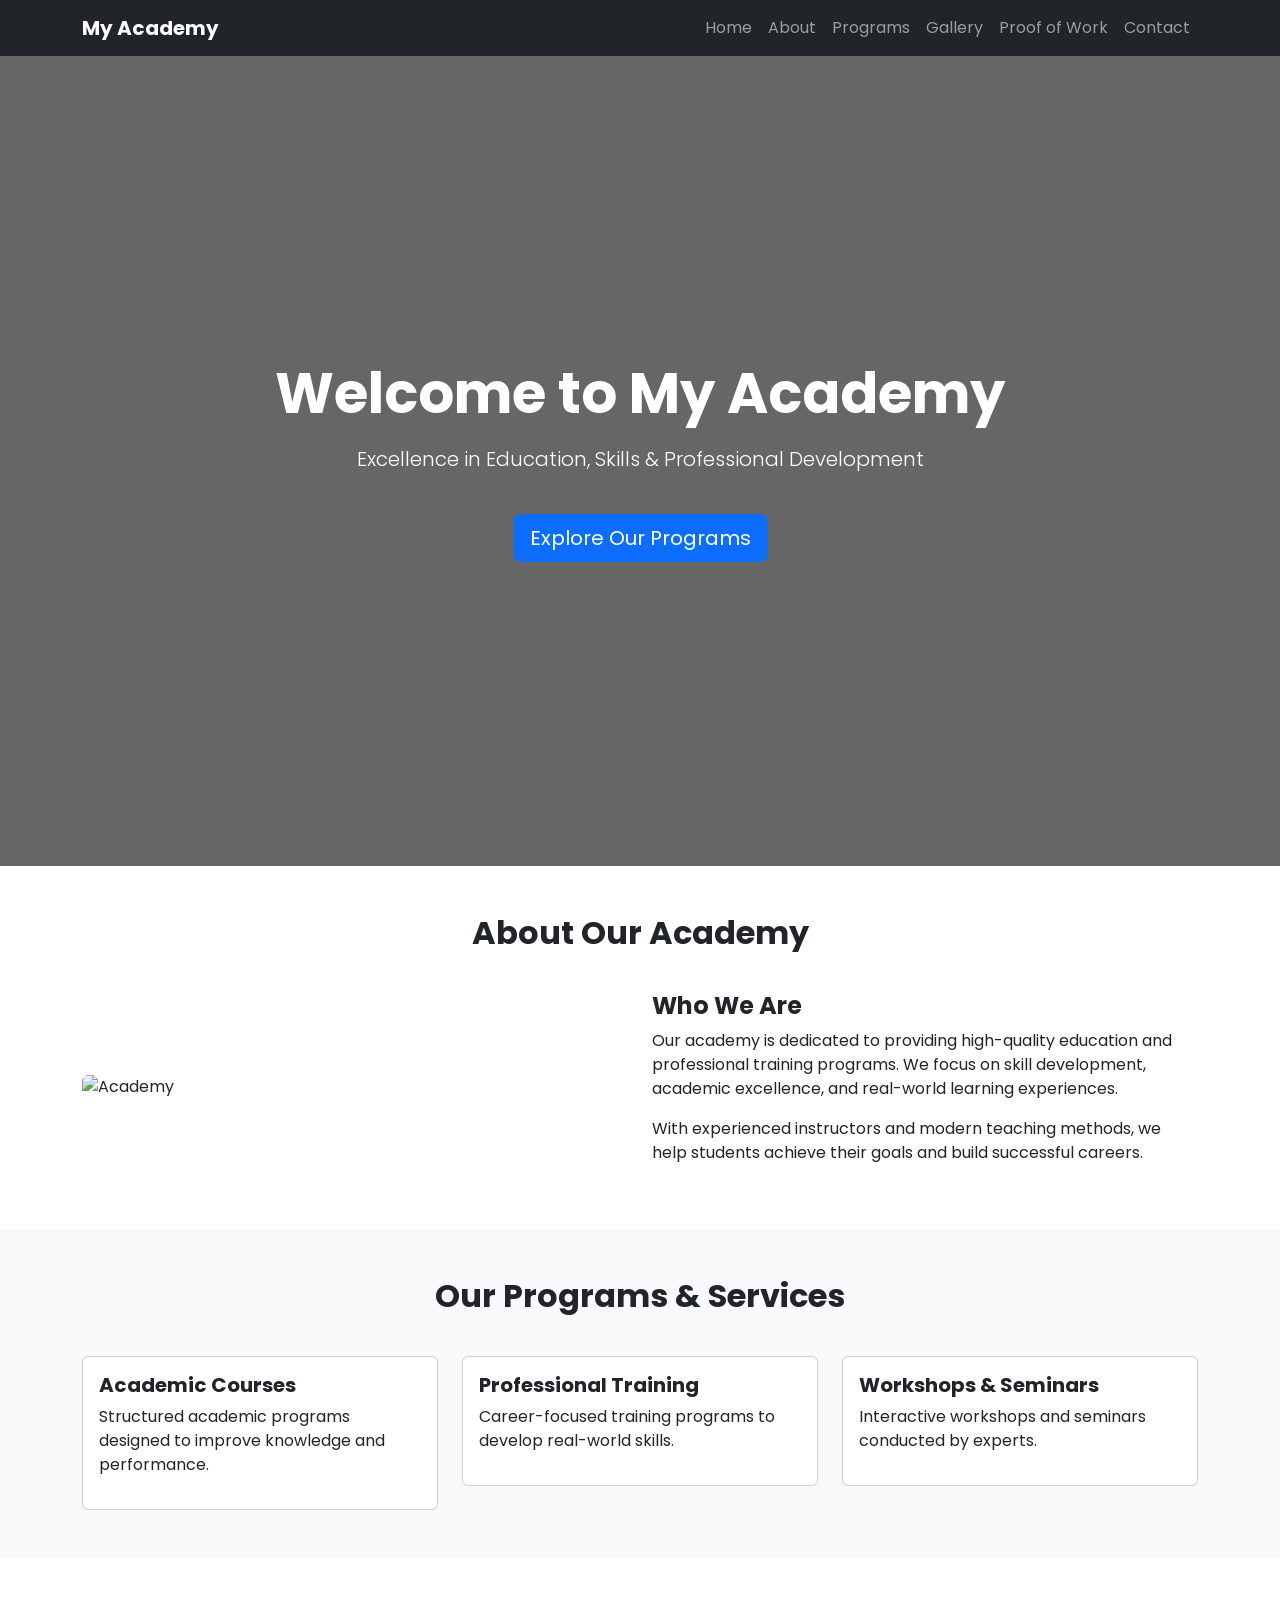
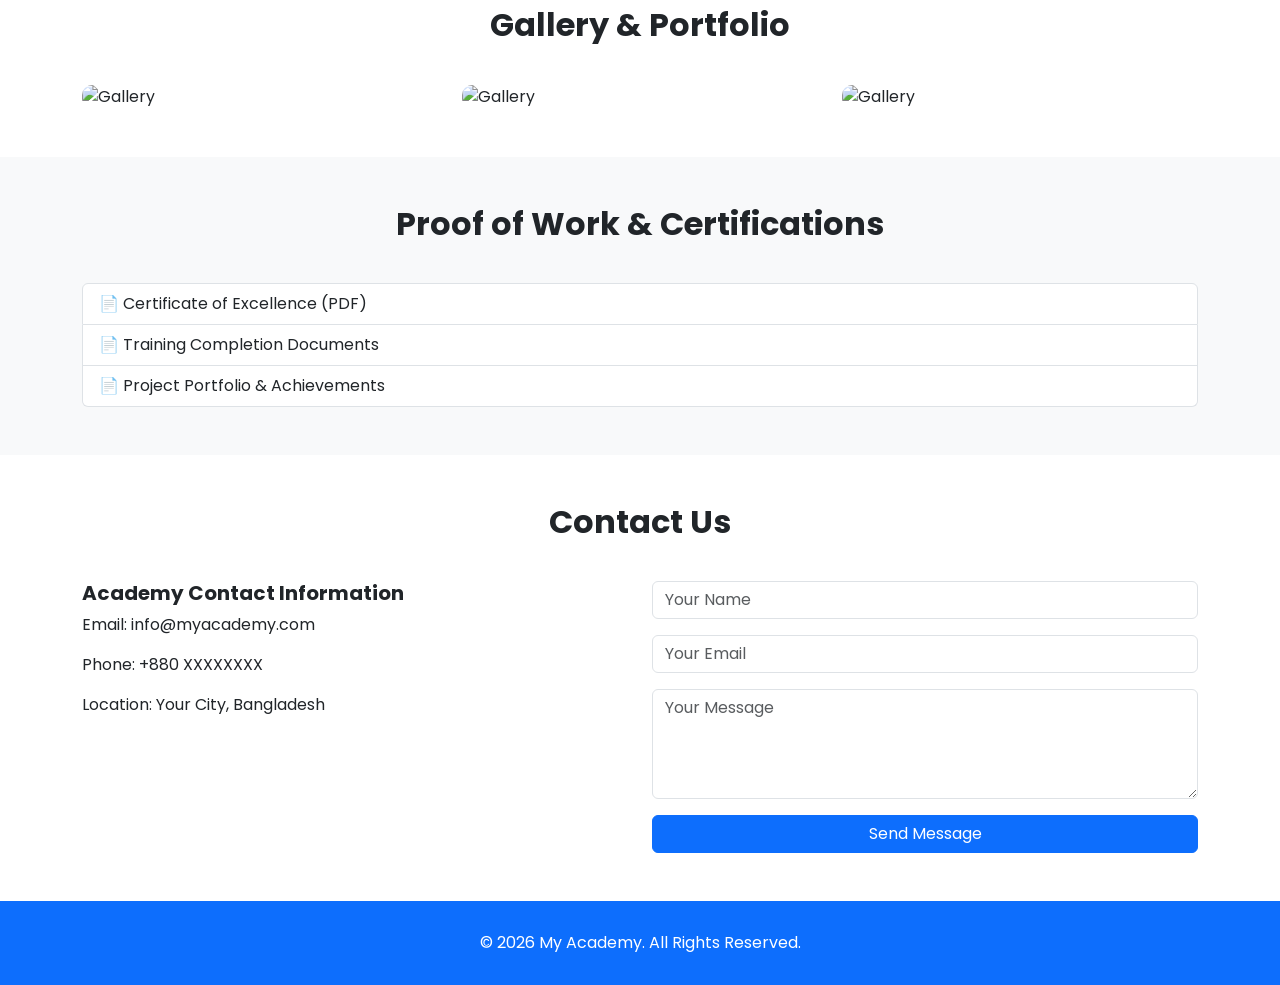
==== index.html @ 53282e6e "Add files via upload" ====
<!DOCTYPE html>
<html lang="en">
<head>
  <meta charset="UTF-8" />
  <meta name="viewport" content="width=device-width, initial-scale=1.0" />
  <title>My Academy</title>

  <!-- Bootstrap CSS -->
  <link href="https://cdn.jsdelivr.net/npm/bootstrap@5.3.2/dist/css/bootstrap.min.css" rel="stylesheet" />

  <!-- Google Font -->
  <link href="https://fonts.googleapis.com/css2?family=Poppins:wght@300;400;600;700&display=swap" rel="stylesheet">

  <style>
    body {
      font-family: 'Poppins', sans-serif;
    }

    .hero {
      background: linear-gradient(rgba(0,0,0,0.6), rgba(0,0,0,0.6)), url('https://images.unsplash.com/photo-1523240795612-9a054b0db644');
      background-size: cover;
      background-position: center;
      height: 90vh;
      color: white;
      display: flex;
      align-items: center;
      text-align: center;
    }

    .section-title {
      font-weight: 700;
      margin-bottom: 40px;
    }

    .card:hover {
      transform: translateY(-5px);
      transition: 0.3s;
      box-shadow: 0 10px 25px rgba(0,0,0,0.1);
    }

    .gallery img {
      height: 220px;
      object-fit: cover;
      width: 100%;
      border-radius: 10px;
    }

    footer {
      background: #0d6efd;
      color: white;
      padding: 30px 0;
    }
  </style>
</head>
<body>

<!-- Navbar -->
<nav class="navbar navbar-expand-lg navbar-dark bg-dark sticky-top">
  <div class="container">
    <a class="navbar-brand fw-bold" href="#">My Academy</a>
    <button class="navbar-toggler" type="button" data-bs-toggle="collapse" data-bs-target="#navbarNav">
      <span class="navbar-toggler-icon"></span>
    </button>
    <div class="collapse navbar-collapse" id="navbarNav">
      <ul class="navbar-nav ms-auto">
        <li class="nav-item"><a class="nav-link" href="#home">Home</a></li>
        <li class="nav-item"><a class="nav-link" href="#about">About</a></li>
        <li class="nav-item"><a class="nav-link" href="#programs">Programs</a></li>
        <li class="nav-item"><a class="nav-link" href="#gallery">Gallery</a></li>
        <li class="nav-item"><a class="nav-link" href="#documents">Proof of Work</a></li>
        <li class="nav-item"><a class="nav-link" href="#contact">Contact</a></li>
      </ul>
    </div>
  </div>
</nav>

<!-- Hero Section -->
<section id="home" class="hero">
  <div class="container">
    <h1 class="display-4 fw-bold">Welcome to My Academy</h1>
    <p class="lead mt-3">Excellence in Education, Skills & Professional Development</p>
    <a href="#programs" class="btn btn-primary btn-lg mt-4">Explore Our Programs</a>
  </div>
</section>

<!-- About Section -->
<section id="about" class="py-5">
  <div class="container">
    <h2 class="text-center section-title">About Our Academy</h2>
    <div class="row align-items-center">
      <div class="col-md-6">
        <img src="https://images.unsplash.com/photo-1588072432836-e10032774350" class="img-fluid rounded" alt="Academy">
      </div>
      <div class="col-md-6">
        <h4 class="fw-bold">Who We Are</h4>
        <p>
          Our academy is dedicated to providing high-quality education and professional training programs. 
          We focus on skill development, academic excellence, and real-world learning experiences.
        </p>
        <p>
          With experienced instructors and modern teaching methods, we help students achieve their goals and build successful careers.
        </p>
      </div>
    </div>
  </div>
</section>

<!-- Programs / Services -->
<section id="programs" class="py-5 bg-light">
  <div class="container">
    <h2 class="text-center section-title">Our Programs & Services</h2>
    <div class="row g-4">
      <div class="col-md-4">
        <div class="card p-3">
          <h5 class="fw-bold">Academic Courses</h5>
          <p>Structured academic programs designed to improve knowledge and performance.</p>
        </div>
      </div>
      <div class="col-md-4">
        <div class="card p-3">
          <h5 class="fw-bold">Professional Training</h5>
          <p>Career-focused training programs to develop real-world skills.</p>
        </div>
      </div>
      <div class="col-md-4">
        <div class="card p-3">
          <h5 class="fw-bold">Workshops & Seminars</h5>
          <p>Interactive workshops and seminars conducted by experts.</p>
        </div>
      </div>
    </div>
  </div>
</section>

<!-- Gallery -->
<section id="gallery" class="py-5">
  <div class="container">
    <h2 class="text-center section-title">Gallery & Portfolio</h2>
    <div class="row g-4 gallery">
      <div class="col-md-4"><img src="https://images.unsplash.com/photo-1503676260728-1c00da094a0b" alt="Gallery"></div>
      <div class="col-md-4"><img src="https://images.unsplash.com/photo-1524995997946-a1c2e315a42f" alt="Gallery"></div>
      <div class="col-md-4"><img src="https://images.unsplash.com/photo-1513258496099-48168024aec0" alt="Gallery"></div>
    </div>
  </div>
</section>

<!-- Documents / Proof of Work -->
<section id="documents" class="py-5 bg-light">
  <div class="container">
    <h2 class="text-center section-title">Proof of Work & Certifications</h2>
    <ul class="list-group">
      <li class="list-group-item">📄 Certificate of Excellence (PDF)</li>
      <li class="list-group-item">📄 Training Completion Documents</li>
      <li class="list-group-item">📄 Project Portfolio & Achievements</li>
    </ul>
  </div>
</section>

<!-- Contact -->
<section id="contact" class="py-5">
  <div class="container">
    <h2 class="text-center section-title">Contact Us</h2>
    <div class="row">
      <div class="col-md-6">
        <h5 class="fw-bold">Academy Contact Information</h5>
        <p>Email: info@myacademy.com</p>
        <p>Phone: +880 XXXXXXXX</p>
        <p>Location: Your City, Bangladesh</p>
      </div>
      <div class="col-md-6">
        <form>
          <input type="text" class="form-control mb-3" placeholder="Your Name">
          <input type="email" class="form-control mb-3" placeholder="Your Email">
          <textarea class="form-control mb-3" rows="4" placeholder="Your Message"></textarea>
          <button class="btn btn-primary w-100">Send Message</button>
        </form>
      </div>
    </div>
  </div>
</section>

<!-- Footer -->
<footer class="text-center">
  <div class="container">
    <p class="mb-0">© 2026 My Academy. All Rights Reserved.</p>
  </div>
</footer>

<script src="https://cdn.jsdelivr.net/npm/bootstrap@5.3.2/dist/js/bootstrap.bundle.min.js"></script>
</body>
</html>
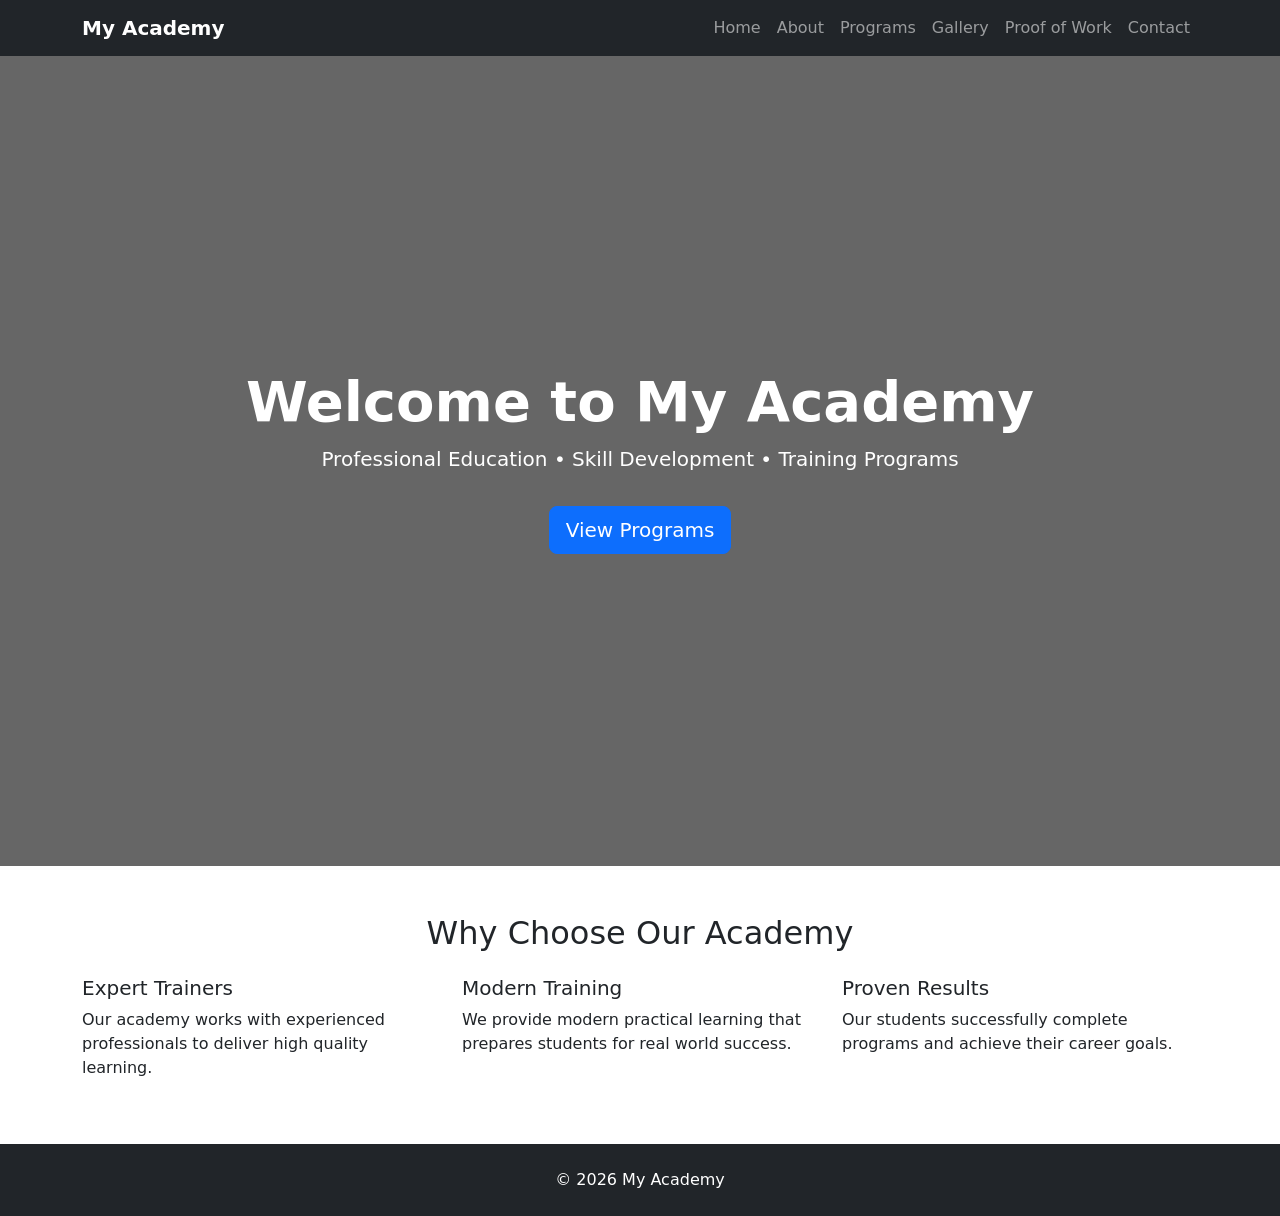
==== commit 00bd58a9: "Add files via upload hy" ====
--- a/index.html
+++ b/index.html
@@ -1,191 +1,92 @@
+<!-- ========================= -->
+<!-- FOLDER STRUCTURE -->
+<!-- ========================= -->
+<!--
+academy-website/
+│
+├── index.html
+├── about.html
+├── programs.html
+├── gallery.html
+├── proof.html
+├── contact.html
+│
+├── css/
+│   └── style.css
+│
+└── images/
+    └── (your academy photos)
+-->
+
+
+<!-- ========================= -->
+<!-- index.html (HOME PAGE) -->
+<!-- ========================= -->
 <!DOCTYPE html>
 <html lang="en">
 <head>
-  <meta charset="UTF-8" />
-  <meta name="viewport" content="width=device-width, initial-scale=1.0" />
-  <title>My Academy</title>
-
-  <!-- Bootstrap CSS -->
-  <link href="https://cdn.jsdelivr.net/npm/bootstrap@5.3.2/dist/css/bootstrap.min.css" rel="stylesheet" />
-
-  <!-- Google Font -->
-  <link href="https://fonts.googleapis.com/css2?family=Poppins:wght@300;400;600;700&display=swap" rel="stylesheet">
-
-  <style>
-    body {
-      font-family: 'Poppins', sans-serif;
-    }
-
-    .hero {
-      background: linear-gradient(rgba(0,0,0,0.6), rgba(0,0,0,0.6)), url('https://images.unsplash.com/photo-1523240795612-9a054b0db644');
-      background-size: cover;
-      background-position: center;
-      height: 90vh;
-      color: white;
-      display: flex;
-      align-items: center;
-      text-align: center;
-    }
-
-    .section-title {
-      font-weight: 700;
-      margin-bottom: 40px;
-    }
-
-    .card:hover {
-      transform: translateY(-5px);
-      transition: 0.3s;
-      box-shadow: 0 10px 25px rgba(0,0,0,0.1);
-    }
-
-    .gallery img {
-      height: 220px;
-      object-fit: cover;
-      width: 100%;
-      border-radius: 10px;
-    }
-
-    footer {
-      background: #0d6efd;
-      color: white;
-      padding: 30px 0;
-    }
-  </style>
+<meta charset="UTF-8">
+<meta name="viewport" content="width=device-width, initial-scale=1.0">
+<title>Academy | Home</title>
+<link href="https://cdn.jsdelivr.net/npm/bootstrap@5.3.2/dist/css/bootstrap.min.css" rel="stylesheet">
+<link rel="stylesheet" href="css/style.css">
 </head>
 <body>
 
-<!-- Navbar -->
-<nav class="navbar navbar-expand-lg navbar-dark bg-dark sticky-top">
-  <div class="container">
-    <a class="navbar-brand fw-bold" href="#">My Academy</a>
-    <button class="navbar-toggler" type="button" data-bs-toggle="collapse" data-bs-target="#navbarNav">
-      <span class="navbar-toggler-icon"></span>
-    </button>
-    <div class="collapse navbar-collapse" id="navbarNav">
-      <ul class="navbar-nav ms-auto">
-        <li class="nav-item"><a class="nav-link" href="#home">Home</a></li>
-        <li class="nav-item"><a class="nav-link" href="#about">About</a></li>
-        <li class="nav-item"><a class="nav-link" href="#programs">Programs</a></li>
-        <li class="nav-item"><a class="nav-link" href="#gallery">Gallery</a></li>
-        <li class="nav-item"><a class="nav-link" href="#documents">Proof of Work</a></li>
-        <li class="nav-item"><a class="nav-link" href="#contact">Contact</a></li>
-      </ul>
-    </div>
-  </div>
+<nav class="navbar navbar-expand-lg navbar-dark bg-dark">
+<div class="container">
+<a class="navbar-brand fw-bold" href="index.html">My Academy</a>
+<button class="navbar-toggler" data-bs-toggle="collapse" data-bs-target="#nav">
+<span class="navbar-toggler-icon"></span>
+</button>
+
+<div class="collapse navbar-collapse" id="nav">
+<ul class="navbar-nav ms-auto">
+<li class="nav-item"><a class="nav-link" href="index.html">Home</a></li>
+<li class="nav-item"><a class="nav-link" href="about.html">About</a></li>
+<li class="nav-item"><a class="nav-link" href="programs.html">Programs</a></li>
+<li class="nav-item"><a class="nav-link" href="gallery.html">Gallery</a></li>
+<li class="nav-item"><a class="nav-link" href="proof.html">Proof of Work</a></li>
+<li class="nav-item"><a class="nav-link" href="contact.html">Contact</a></li>
+</ul>
+</div>
+</div>
 </nav>
 
-<!-- Hero Section -->
-<section id="home" class="hero">
-  <div class="container">
-    <h1 class="display-4 fw-bold">Welcome to My Academy</h1>
-    <p class="lead mt-3">Excellence in Education, Skills & Professional Development</p>
-    <a href="#programs" class="btn btn-primary btn-lg mt-4">Explore Our Programs</a>
-  </div>
+<section class="hero">
+<div class="container text-center text-white">
+<h1 class="display-4 fw-bold">Welcome to My Academy</h1>
+<p class="lead">Professional Education • Skill Development • Training Programs</p>
+<a href="programs.html" class="btn btn-primary btn-lg mt-3">View Programs</a>
+</div>
 </section>
 
-<!-- About Section -->
-<section id="about" class="py-5">
-  <div class="container">
-    <h2 class="text-center section-title">About Our Academy</h2>
-    <div class="row align-items-center">
-      <div class="col-md-6">
-        <img src="https://images.unsplash.com/photo-1588072432836-e10032774350" class="img-fluid rounded" alt="Academy">
-      </div>
-      <div class="col-md-6">
-        <h4 class="fw-bold">Who We Are</h4>
-        <p>
-          Our academy is dedicated to providing high-quality education and professional training programs. 
-          We focus on skill development, academic excellence, and real-world learning experiences.
-        </p>
-        <p>
-          With experienced instructors and modern teaching methods, we help students achieve their goals and build successful careers.
-        </p>
-      </div>
-    </div>
-  </div>
+<section class="container py-5">
+<h2 class="text-center mb-4">Why Choose Our Academy</h2>
+<div class="row">
+<div class="col-md-4">
+<h5>Expert Trainers</h5>
+<p>Our academy works with experienced professionals to deliver high quality learning.</p>
+</div>
+
+<div class="col-md-4">
+<h5>Modern Training</h5>
+<p>We provide modern practical learning that prepares students for real world success.</p>
+</div>
+
+<div class="col-md-4">
+<h5>Proven Results</h5>
+<p>Our students successfully complete programs and achieve their career goals.</p>
+</div>
+</div>
 </section>
 
-<!-- Programs / Services -->
-<section id="programs" class="py-5 bg-light">
-  <div class="container">
-    <h2 class="text-center section-title">Our Programs & Services</h2>
-    <div class="row g-4">
-      <div class="col-md-4">
-        <div class="card p-3">
-          <h5 class="fw-bold">Academic Courses</h5>
-          <p>Structured academic programs designed to improve knowledge and performance.</p>
-        </div>
-      </div>
-      <div class="col-md-4">
-        <div class="card p-3">
-          <h5 class="fw-bold">Professional Training</h5>
-          <p>Career-focused training programs to develop real-world skills.</p>
-        </div>
-      </div>
-      <div class="col-md-4">
-        <div class="card p-3">
-          <h5 class="fw-bold">Workshops & Seminars</h5>
-          <p>Interactive workshops and seminars conducted by experts.</p>
-        </div>
-      </div>
-    </div>
-  </div>
-</section>
-
-<!-- Gallery -->
-<section id="gallery" class="py-5">
-  <div class="container">
-    <h2 class="text-center section-title">Gallery & Portfolio</h2>
-    <div class="row g-4 gallery">
-      <div class="col-md-4"><img src="https://images.unsplash.com/photo-1503676260728-1c00da094a0b" alt="Gallery"></div>
-      <div class="col-md-4"><img src="https://images.unsplash.com/photo-1524995997946-a1c2e315a42f" alt="Gallery"></div>
-      <div class="col-md-4"><img src="https://images.unsplash.com/photo-1513258496099-48168024aec0" alt="Gallery"></div>
-    </div>
-  </div>
-</section>
-
-<!-- Documents / Proof of Work -->
-<section id="documents" class="py-5 bg-light">
-  <div class="container">
-    <h2 class="text-center section-title">Proof of Work & Certifications</h2>
-    <ul class="list-group">
-      <li class="list-group-item">📄 Certificate of Excellence (PDF)</li>
-      <li class="list-group-item">📄 Training Completion Documents</li>
-      <li class="list-group-item">📄 Project Portfolio & Achievements</li>
-    </ul>
-  </div>
-</section>
-
-<!-- Contact -->
-<section id="contact" class="py-5">
-  <div class="container">
-    <h2 class="text-center section-title">Contact Us</h2>
-    <div class="row">
-      <div class="col-md-6">
-        <h5 class="fw-bold">Academy Contact Information</h5>
-        <p>Email: info@myacademy.com</p>
-        <p>Phone: +880 XXXXXXXX</p>
-        <p>Location: Your City, Bangladesh</p>
-      </div>
-      <div class="col-md-6">
-        <form>
-          <input type="text" class="form-control mb-3" placeholder="Your Name">
-          <input type="email" class="form-control mb-3" placeholder="Your Email">
-          <textarea class="form-control mb-3" rows="4" placeholder="Your Message"></textarea>
-          <button class="btn btn-primary w-100">Send Message</button>
-        </form>
-      </div>
-    </div>
-  </div>
-</section>
-
-<!-- Footer -->
-<footer class="text-center">
-  <div class="container">
-    <p class="mb-0">© 2026 My Academy. All Rights Reserved.</p>
-  </div>
+<footer class="text-center p-4 bg-dark text-white">
+© 2026 My Academy
 </footer>
 
 <script src="https://cdn.jsdelivr.net/npm/bootstrap@5.3.2/dist/js/bootstrap.bundle.min.js"></script>
 </body>
 </html>
+
+
--- a/css/style.css
+++ b/css/style.css
@@ -0,0 +1,31 @@
+
+
+<!-- ========================= -->
+<!-- css/style.css -->
+<!-- ========================= -->
+
+body{
+font-family:Arial, Helvetica, sans-serif;
+}
+
+.hero{
+height:90vh;
+background:linear-gradient(rgba(0,0,0,0.6),rgba(0,0,0,0.6)),url("https://images.unsplash.com/photo-1523240795612-9a054b0db644");
+background-size:cover;
+background-position:center;
+display:flex;
+align-items:center;
+}
+
+.page-header{
+background:#0d6efd;
+color:white;
+padding:60px;
+text-align:center;
+}
+
+.card:hover{
+transform:translateY(-5px);
+transition:0.3s;
+box-shadow:0 10px 20px rgba(0,0,0,0.2);
+}
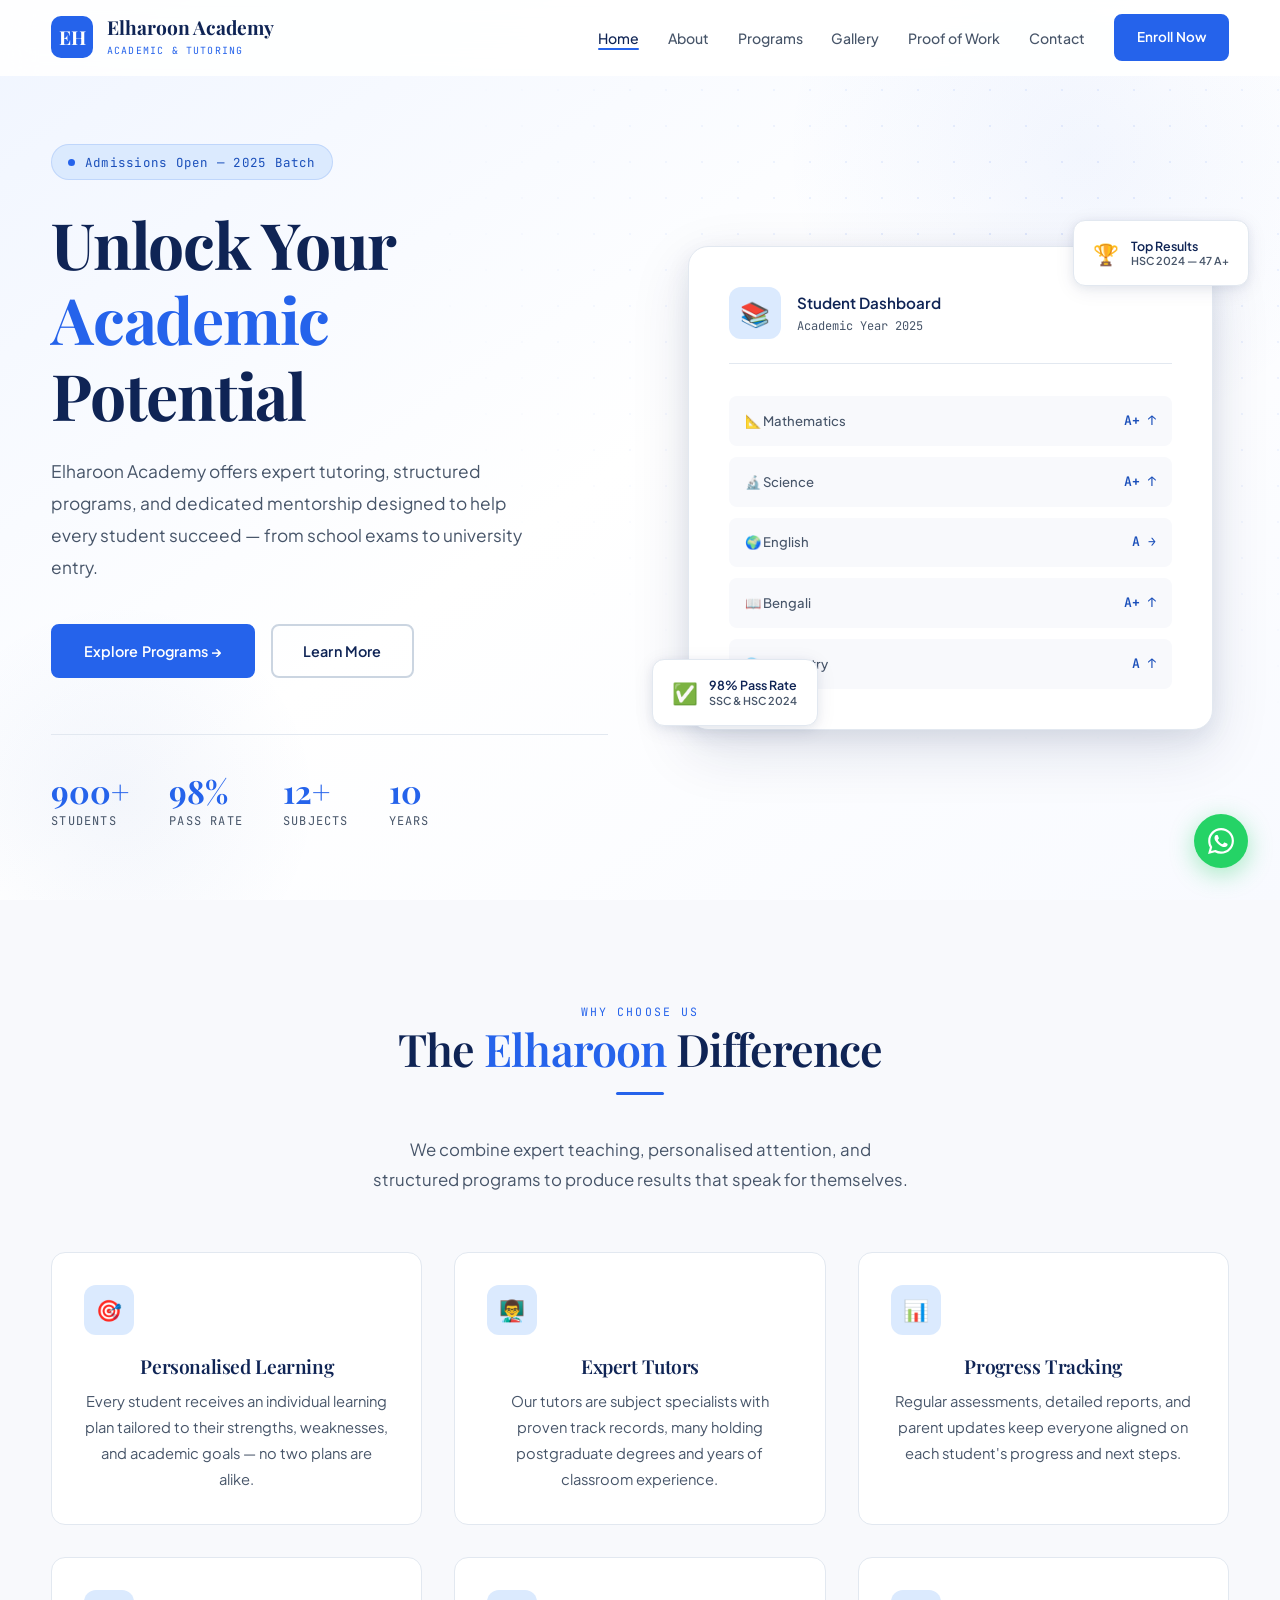
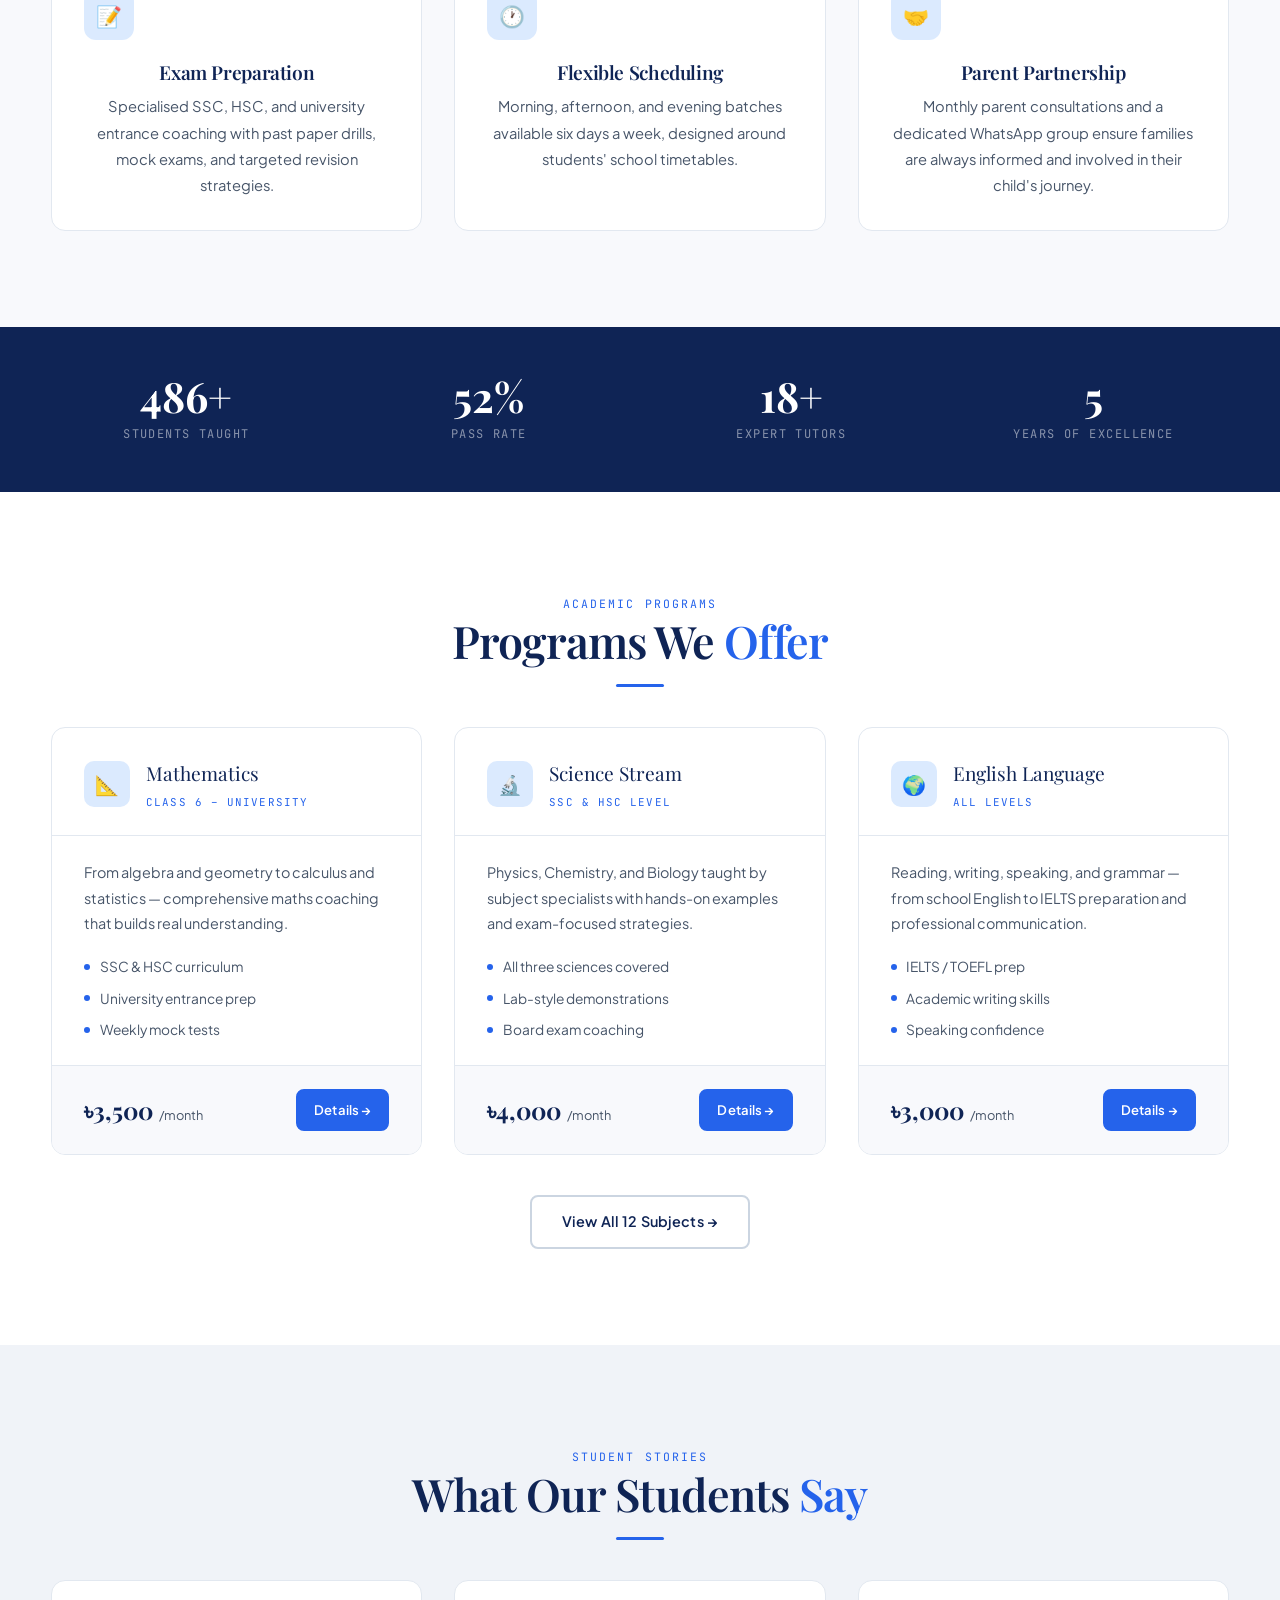
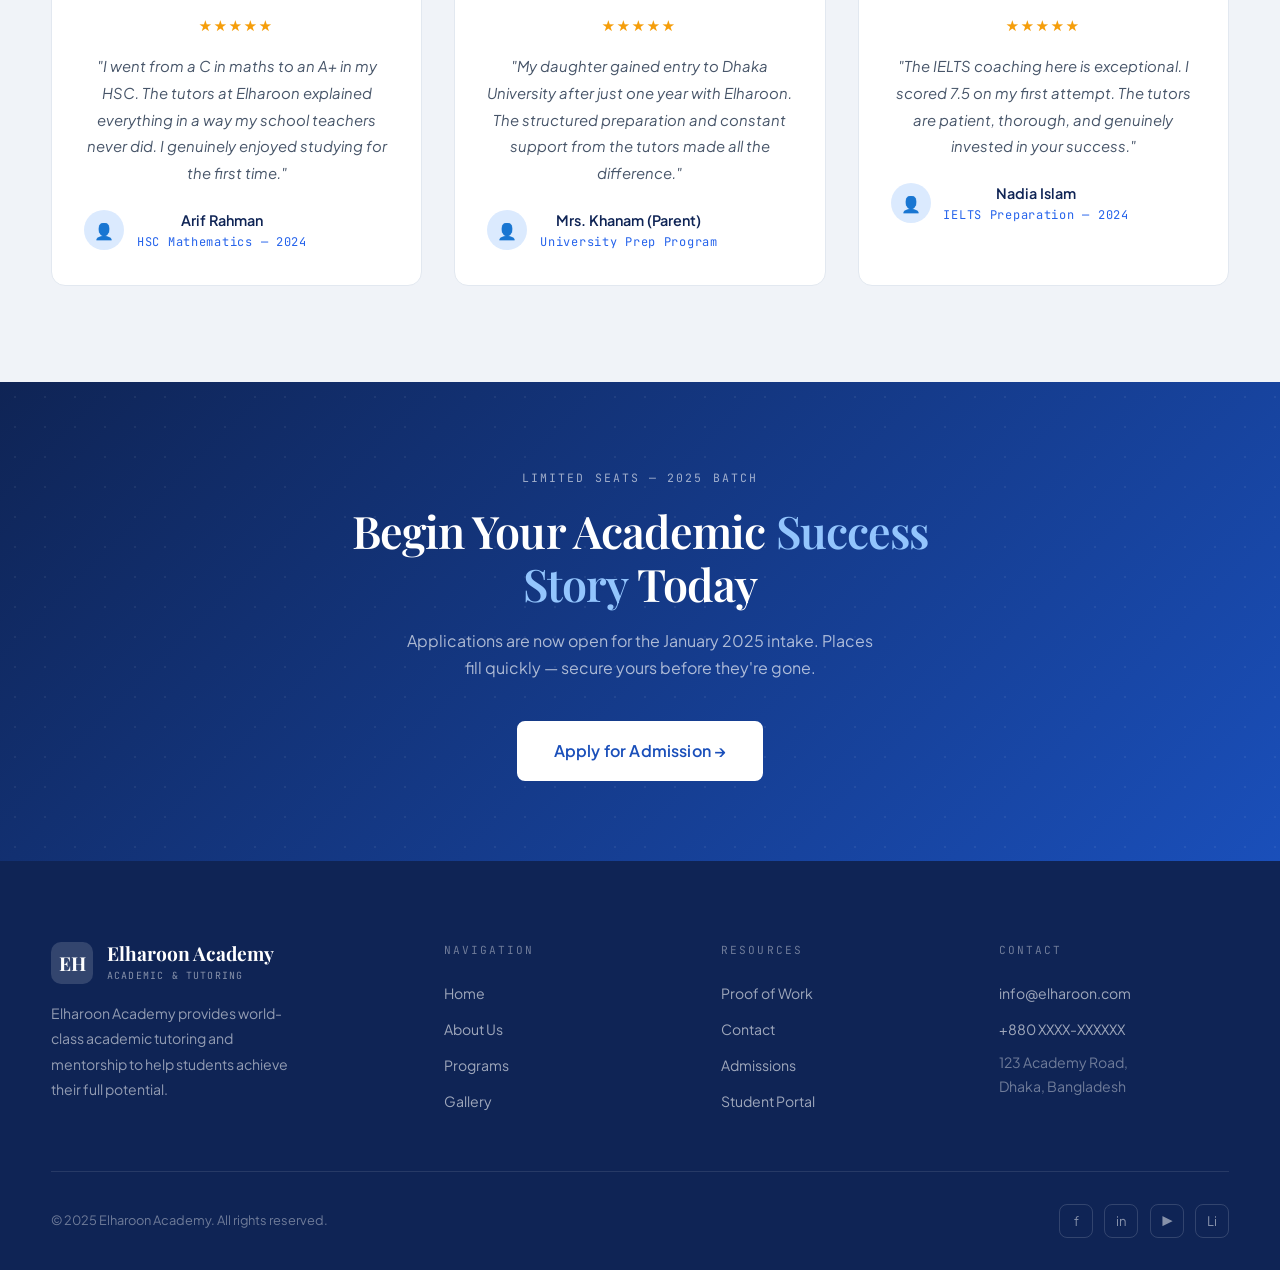
==== commit f687ff09: "Add files via upload" ====
--- a/index.html
+++ b/index.html
@@ -1,92 +1,223 @@
-<!-- ========================= -->
-<!-- FOLDER STRUCTURE -->
-<!-- ========================= -->
-<!--
-academy-website/
-│
-├── index.html
-├── about.html
-├── programs.html
-├── gallery.html
-├── proof.html
-├── contact.html
-│
-├── css/
-│   └── style.css
-│
-└── images/
-    └── (your academy photos)
--->
-
-
-<!-- ========================= -->
-<!-- index.html (HOME PAGE) -->
-<!-- ========================= -->
-<!DOCTYPE html>
-<html lang="en">
-<head>
-<meta charset="UTF-8">
-<meta name="viewport" content="width=device-width, initial-scale=1.0">
-<title>Academy | Home</title>
-<link href="https://cdn.jsdelivr.net/npm/bootstrap@5.3.2/dist/css/bootstrap.min.css" rel="stylesheet">
-<link rel="stylesheet" href="css/style.css">
-</head>
-<body>
-
-<nav class="navbar navbar-expand-lg navbar-dark bg-dark">
-<div class="container">
-<a class="navbar-brand fw-bold" href="index.html">My Academy</a>
-<button class="navbar-toggler" data-bs-toggle="collapse" data-bs-target="#nav">
-<span class="navbar-toggler-icon"></span>
-</button>
-
-<div class="collapse navbar-collapse" id="nav">
-<ul class="navbar-nav ms-auto">
-<li class="nav-item"><a class="nav-link" href="index.html">Home</a></li>
-<li class="nav-item"><a class="nav-link" href="about.html">About</a></li>
-<li class="nav-item"><a class="nav-link" href="programs.html">Programs</a></li>
-<li class="nav-item"><a class="nav-link" href="gallery.html">Gallery</a></li>
-<li class="nav-item"><a class="nav-link" href="proof.html">Proof of Work</a></li>
-<li class="nav-item"><a class="nav-link" href="contact.html">Contact</a></li>
-</ul>
-</div>
-</div>
-</nav>
-
-<section class="hero">
-<div class="container text-center text-white">
-<h1 class="display-4 fw-bold">Welcome to My Academy</h1>
-<p class="lead">Professional Education • Skill Development • Training Programs</p>
-<a href="programs.html" class="btn btn-primary btn-lg mt-3">View Programs</a>
-</div>
-</section>
-
-<section class="container py-5">
-<h2 class="text-center mb-4">Why Choose Our Academy</h2>
-<div class="row">
-<div class="col-md-4">
-<h5>Expert Trainers</h5>
-<p>Our academy works with experienced professionals to deliver high quality learning.</p>
-</div>
-
-<div class="col-md-4">
-<h5>Modern Training</h5>
-<p>We provide modern practical learning that prepares students for real world success.</p>
-</div>
-
-<div class="col-md-4">
-<h5>Proven Results</h5>
-<p>Our students successfully complete programs and achieve their career goals.</p>
-</div>
-</div>
-</section>
-
-<footer class="text-center p-4 bg-dark text-white">
-© 2026 My Academy
-</footer>
-
-<script src="https://cdn.jsdelivr.net/npm/bootstrap@5.3.2/dist/js/bootstrap.bundle.min.js"></script>
-</body>
-</html>
-
-
+<!DOCTYPE html>
+<html lang="en">
+<head>
+  <meta charset="UTF-8" /><meta name="viewport" content="width=device-width, initial-scale=1.0" />
+  <title>Elharoon Academy — Excellence in Academic Tutoring</title>
+  <meta name="description" content="Elharoon Academy — World-class academic tutoring and mentorship in Dhaka, Bangladesh." />
+  <link rel="stylesheet" href="css/style.css" />
+</head>
+<body>
+
+<nav class="nav">
+  <div class="nav__inner">
+    <a href="index.html" class="nav__logo">
+      <div class="nav__logo-icon">EH</div>
+      <div><span class="nav__logo-name">Elharoon Academy</span><span class="nav__logo-tag">Academic &amp; Tutoring</span></div>
+    </a>
+    <ul class="nav__links">
+      <li><a href="index.html" class="nav__link">Home</a></li>
+      <li><a href="about.html" class="nav__link">About</a></li>
+      <li><a href="programs.html" class="nav__link">Programs</a></li>
+      <li><a href="gallery.html" class="nav__link">Gallery</a></li>
+      <li><a href="proof.html" class="nav__link">Proof of Work</a></li>
+      <li><a href="contact.html" class="nav__link">Contact</a></li>
+      <li><a href="contact.html" class="btn btn-primary nav__cta">Enroll Now</a></li>
+    </ul>
+    <button class="nav__toggle"><span></span><span></span><span></span></button>
+  </div>
+</nav>
+
+<!-- HERO -->
+<section class="hero">
+  <div class="hero__shapes">
+    <div class="hero__circle hero__circle--1"></div>
+    <div class="hero__circle hero__circle--2"></div>
+    <div class="hero__dots"></div>
+  </div>
+  <div class="container">
+    <div class="hero__inner">
+      <div>
+        <div class="hero__badge">Admissions Open — 2025 Batch</div>
+        <h1 class="hero__title">Unlock Your<br><span>Academic</span><br>Potential</h1>
+        <p class="hero__desc">Elharoon Academy offers expert tutoring, structured programs, and dedicated mentorship designed to help every student succeed — from school exams to university entry.</p>
+        <div class="hero__actions">
+          <a href="programs.html" class="btn btn-primary">Explore Programs →</a>
+          <a href="about.html" class="btn btn-outline">Learn More</a>
+        </div>
+        <div class="hero__stats">
+          <div><div class="hero__stat-n" data-target="900" data-suffix="+">0</div><div class="hero__stat-l">Students</div></div>
+          <div><div class="hero__stat-n" data-target="98" data-suffix="%">0</div><div class="hero__stat-l">Pass Rate</div></div>
+          <div><div class="hero__stat-n" data-target="12" data-suffix="+">0</div><div class="hero__stat-l">Subjects</div></div>
+          <div><div class="hero__stat-n" data-target="10" data-suffix="">0</div><div class="hero__stat-l">Years</div></div>
+        </div>
+      </div>
+      <!-- Hero visual card -->
+      <div class="hero__visual">
+        <div class="hero__card-stack">
+          <div class="hero__float-badge hero__float-badge--1">
+            <div class="hero__float-icon">🏆</div>
+            <div class="hero__float-text">Top Results<span class="hero__float-sub">HSC 2024 — 47 A+</span></div>
+          </div>
+          <div class="hero__main-card">
+            <div class="hero__main-card-header">
+              <div class="hero__avatar">📚</div>
+              <div>
+                <div style="font-weight:600;font-size:.95rem;color:var(--navy)">Student Dashboard</div>
+                <div style="font-size:.75rem;color:var(--slate);font-family:var(--font-mono)">Academic Year 2025</div>
+              </div>
+            </div>
+            <div class="hero__mini-stat"><span class="hero__mini-label">📐 Mathematics</span><span class="hero__mini-val">A+  ↑</span></div>
+            <div class="hero__mini-stat"><span class="hero__mini-label">🔬 Science</span><span class="hero__mini-val">A+  ↑</span></div>
+            <div class="hero__mini-stat"><span class="hero__mini-label">🌍 English</span><span class="hero__mini-val">A    →</span></div>
+            <div class="hero__mini-stat"><span class="hero__mini-label">📖 Bengali</span><span class="hero__mini-val">A+  ↑</span></div>
+            <div class="hero__mini-stat"><span class="hero__mini-label">⚗️ Chemistry</span><span class="hero__mini-val">A    ↑</span></div>
+          </div>
+          <div class="hero__float-badge hero__float-badge--2">
+            <div class="hero__float-icon">✅</div>
+            <div class="hero__float-text">98% Pass Rate<span class="hero__float-sub">SSC &amp; HSC 2024</span></div>
+          </div>
+        </div>
+      </div>
+    </div>
+  </div>
+</section>
+
+<!-- WHY ELHAROON -->
+<section class="section section--bg">
+  <div class="container text-center">
+    <p class="eyebrow">Why Choose Us</p>
+    <h2 class="section-title">The <span class="text-blue">Elharoon</span> Difference</h2>
+    <div class="rule"></div>
+    <p class="section-sub">We combine expert teaching, personalised attention, and structured programs to produce results that speak for themselves.</p>
+    <div class="grid-3">
+      <div class="card reveal">
+        <div class="card__icon">🎯</div>
+        <h3 class="card__title">Personalised Learning</h3>
+        <p class="card__text">Every student receives an individual learning plan tailored to their strengths, weaknesses, and academic goals — no two plans are alike.</p>
+      </div>
+      <div class="card reveal">
+        <div class="card__icon">👨‍🏫</div>
+        <h3 class="card__title">Expert Tutors</h3>
+        <p class="card__text">Our tutors are subject specialists with proven track records, many holding postgraduate degrees and years of classroom experience.</p>
+      </div>
+      <div class="card reveal">
+        <div class="card__icon">📊</div>
+        <h3 class="card__title">Progress Tracking</h3>
+        <p class="card__text">Regular assessments, detailed reports, and parent updates keep everyone aligned on each student's progress and next steps.</p>
+      </div>
+      <div class="card reveal">
+        <div class="card__icon">📝</div>
+        <h3 class="card__title">Exam Preparation</h3>
+        <p class="card__text">Specialised SSC, HSC, and university entrance coaching with past paper drills, mock exams, and targeted revision strategies.</p>
+      </div>
+      <div class="card reveal">
+        <div class="card__icon">🕐</div>
+        <h3 class="card__title">Flexible Scheduling</h3>
+        <p class="card__text">Morning, afternoon, and evening batches available six days a week, designed around students' school timetables.</p>
+      </div>
+      <div class="card reveal">
+        <div class="card__icon">🤝</div>
+        <h3 class="card__title">Parent Partnership</h3>
+        <p class="card__text">Monthly parent consultations and a dedicated WhatsApp group ensure families are always informed and involved in their child's journey.</p>
+      </div>
+    </div>
+  </div>
+</section>
+
+<!-- STATS STRIP -->
+<div class="stats-strip">
+  <div class="container">
+    <div class="stats-strip__inner">
+      <div><div class="stat__n" data-target="900" data-suffix="+">0</div><div class="stat__l">Students Taught</div></div>
+      <div><div class="stat__n" data-target="98" data-suffix="%">0</div><div class="stat__l">Pass Rate</div></div>
+      <div><div class="stat__n" data-target="35" data-suffix="+">0</div><div class="stat__l">Expert Tutors</div></div>
+      <div><div class="stat__n" data-target="10" data-suffix="">0</div><div class="stat__l">Years of Excellence</div></div>
+    </div>
+  </div>
+</div>
+
+<!-- FEATURED PROGRAMS -->
+<section class="section">
+  <div class="container">
+    <div class="text-center">
+      <p class="eyebrow">Academic Programs</p>
+      <h2 class="section-title">Programs We <span class="text-blue">Offer</span></h2>
+      <div class="rule"></div>
+    </div>
+    <div class="grid-3" style="margin-top:1rem">
+      <div class="prog-card reveal">
+        <div class="prog-card__top"><div class="prog-card__ico">📐</div><div><div class="prog-card__name">Mathematics</div><div class="prog-card__lvl">Class 6 – University</div></div></div>
+        <div class="prog-card__body"><p class="prog-card__desc">From algebra and geometry to calculus and statistics — comprehensive maths coaching that builds real understanding.</p><div class="prog-card__feat"><div class="prog-card__feat-item">SSC &amp; HSC curriculum</div><div class="prog-card__feat-item">University entrance prep</div><div class="prog-card__feat-item">Weekly mock tests</div></div></div>
+        <div class="prog-card__foot"><div class="prog-card__price">৳3,500 <span>/month</span></div><a href="programs.html" class="btn btn-primary" style="padding:.5rem 1rem;font-size:.82rem">Details →</a></div>
+      </div>
+      <div class="prog-card reveal">
+        <div class="prog-card__top"><div class="prog-card__ico">🔬</div><div><div class="prog-card__name">Science Stream</div><div class="prog-card__lvl">SSC &amp; HSC Level</div></div></div>
+        <div class="prog-card__body"><p class="prog-card__desc">Physics, Chemistry, and Biology taught by subject specialists with hands-on examples and exam-focused strategies.</p><div class="prog-card__feat"><div class="prog-card__feat-item">All three sciences covered</div><div class="prog-card__feat-item">Lab-style demonstrations</div><div class="prog-card__feat-item">Board exam coaching</div></div></div>
+        <div class="prog-card__foot"><div class="prog-card__price">৳4,000 <span>/month</span></div><a href="programs.html" class="btn btn-primary" style="padding:.5rem 1rem;font-size:.82rem">Details →</a></div>
+      </div>
+      <div class="prog-card reveal">
+        <div class="prog-card__top"><div class="prog-card__ico">🌍</div><div><div class="prog-card__name">English Language</div><div class="prog-card__lvl">All Levels</div></div></div>
+        <div class="prog-card__body"><p class="prog-card__desc">Reading, writing, speaking, and grammar — from school English to IELTS preparation and professional communication.</p><div class="prog-card__feat"><div class="prog-card__feat-item">IELTS / TOEFL prep</div><div class="prog-card__feat-item">Academic writing skills</div><div class="prog-card__feat-item">Speaking confidence</div></div></div>
+        <div class="prog-card__foot"><div class="prog-card__price">৳3,000 <span>/month</span></div><a href="programs.html" class="btn btn-primary" style="padding:.5rem 1rem;font-size:.82rem">Details →</a></div>
+      </div>
+    </div>
+    <div class="text-center" style="margin-top:2.5rem">
+      <a href="programs.html" class="btn btn-outline">View All 12 Subjects →</a>
+    </div>
+  </div>
+</section>
+
+<!-- TESTIMONIALS -->
+<section class="section section--bg2">
+  <div class="container text-center">
+    <p class="eyebrow">Student Stories</p>
+    <h2 class="section-title">What Our Students <span class="text-blue">Say</span></h2>
+    <div class="rule"></div>
+    <div class="grid-3" style="margin-top:1rem">
+      <div class="testi-card reveal">
+        <div class="testi-stars">★★★★★</div>
+        <p class="testi-text">"I went from a C in maths to an A+ in my HSC. The tutors at Elharoon explained everything in a way my school teachers never did. I genuinely enjoyed studying for the first time."</p>
+        <div class="testi-author"><div class="testi-avatar">👤</div><div><div class="testi-name">Arif Rahman</div><div class="testi-prog">HSC Mathematics — 2024</div></div></div>
+      </div>
+      <div class="testi-card reveal">
+        <div class="testi-stars">★★★★★</div>
+        <p class="testi-text">"My daughter gained entry to Dhaka University after just one year with Elharoon. The structured preparation and constant support from the tutors made all the difference."</p>
+        <div class="testi-author"><div class="testi-avatar">👤</div><div><div class="testi-name">Mrs. Khanam (Parent)</div><div class="testi-prog">University Prep Program</div></div></div>
+      </div>
+      <div class="testi-card reveal">
+        <div class="testi-stars">★★★★★</div>
+        <p class="testi-text">"The IELTS coaching here is exceptional. I scored 7.5 on my first attempt. The tutors are patient, thorough, and genuinely invested in your success."</p>
+        <div class="testi-author"><div class="testi-avatar">👤</div><div><div class="testi-name">Nadia Islam</div><div class="testi-prog">IELTS Preparation — 2024</div></div></div>
+      </div>
+    </div>
+  </div>
+</section>
+
+<!-- CTA BANNER -->
+<section class="cta-banner">
+  <div class="cta-banner__inner container">
+    <p class="eyebrow" style="color:rgba(255,255,255,.6)">Limited Seats — 2025 Batch</p>
+    <h2 class="section-title" style="color:#fff;max-width:580px;margin:1rem auto">Begin Your Academic <span style="color:#93c5fd">Success Story</span> Today</h2>
+    <p style="color:rgba(255,255,255,.65);max-width:480px;margin:0 auto 2.5rem;font-size:1rem">Applications are now open for the January 2025 intake. Places fill quickly — secure yours before they're gone.</p>
+    <a href="contact.html" class="btn btn-white" style="font-size:1rem;padding:.9rem 2.2rem">Apply for Admission →</a>
+  </div>
+</section>
+
+<footer class="footer">
+  <div class="container">
+    <div class="footer__grid">
+      <div>
+        <a href="index.html" class="nav__logo" style="color:#fff"><div class="nav__logo-icon" style="background:rgba(255,255,255,.15)">EH</div><div><span class="nav__logo-name" style="color:#fff">Elharoon Academy</span><span class="nav__logo-tag" style="color:rgba(255,255,255,.5)">Academic &amp; Tutoring</span></div></a>
+        <p class="footer__desc">Elharoon Academy provides world-class academic tutoring and mentorship to help students achieve their full potential.</p>
+      </div>
+      <div><p class="footer__head">Navigation</p><ul class="footer__links"><li><a href="index.html">Home</a></li><li><a href="about.html">About Us</a></li><li><a href="programs.html">Programs</a></li><li><a href="gallery.html">Gallery</a></li></ul></div>
+      <div><p class="footer__head">Resources</p><ul class="footer__links"><li><a href="proof.html">Proof of Work</a></li><li><a href="contact.html">Contact</a></li><li><a href="contact.html">Admissions</a></li><li><a href="#">Student Portal</a></li></ul></div>
+      <div><p class="footer__head">Contact</p><ul class="footer__links"><li><a href="mailto:info@elharoon.com">info@elharoon.com</a></li><li><a href="tel:+880XXXXXXXX">+880 XXXX-XXXXXX</a></li><li style="color:rgba(255,255,255,.4);font-size:.88rem">123 Academy Road,<br>Dhaka, Bangladesh</li></ul></div>
+    </div>
+    <div class="footer__bottom"><span>&copy; 2025 Elharoon Academy. All rights reserved.</span><div class="footer__social"><a href="#" class="footer__social-a">f</a><a href="#" class="footer__social-a">in</a><a href="#" class="footer__social-a">&#9654;</a><a href="#" class="footer__social-a">Li</a></div></div>
+  </div>
+</footer>
+<a href="https://wa.me/880XXXXXXXX" class="wa-btn" target="_blank"><svg viewBox="0 0 24 24"><path d="M17.472 14.382c-.297-.149-1.758-.867-2.03-.967-.273-.099-.471-.148-.67.15-.197.297-.767.966-.94 1.164-.173.199-.347.223-.644.075-.297-.15-1.255-.463-2.39-1.475-.883-.788-1.48-1.761-1.653-2.059-.173-.297-.018-.458.13-.606.134-.133.298-.347.446-.52.149-.174.198-.298.298-.497.099-.198.05-.371-.025-.52-.075-.149-.669-1.612-.916-2.207-.242-.579-.487-.5-.669-.51-.173-.008-.371-.01-.57-.01-.198 0-.52.074-.792.372-.272.297-1.04 1.016-1.04 2.479 0 1.462 1.065 2.875 1.213 3.074.149.198 2.096 3.2 5.077 4.487.709.306 1.262.489 1.694.625.712.227 1.36.195 1.871.118.571-.085 1.758-.719 2.006-1.413.248-.694.248-1.289.173-1.413-.074-.124-.272-.198-.57-.347m-5.421 7.403h-.004a9.87 9.87 0 01-5.031-1.378l-.361-.214-3.741.982.998-3.648-.235-.374a9.86 9.86 0 01-1.51-5.26c.001-5.45 4.436-9.884 9.888-9.884 2.64 0 5.122 1.03 6.988 2.898a9.825 9.825 0 012.893 6.994c-.003 5.45-4.437 9.884-9.885 9.884m8.413-18.297A11.815 11.815 0 0012.05 0C5.495 0 .16 5.335.157 11.892c0 2.096.547 4.142 1.588 5.945L.057 24l6.305-1.654a11.882 11.882 0 005.683 1.448h.005c6.554 0 11.89-5.335 11.893-11.893a11.821 11.821 0 00-3.48-8.413Z"/></svg></a>
+<script src="js/main.js"></script>
+</body>
+</html>
--- a/css/style.css
+++ b/css/style.css
@@ -1,31 +1,288 @@
-
-
-<!-- ========================= -->
-<!-- css/style.css -->
-<!-- ========================= -->
-
-body{
-font-family:Arial, Helvetica, sans-serif;
-}
-
-.hero{
-height:90vh;
-background:linear-gradient(rgba(0,0,0,0.6),rgba(0,0,0,0.6)),url("https://images.unsplash.com/photo-1523240795612-9a054b0db644");
-background-size:cover;
-background-position:center;
-display:flex;
-align-items:center;
-}
-
-.page-header{
-background:#0d6efd;
-color:white;
-padding:60px;
-text-align:center;
-}
-
-.card:hover{
-transform:translateY(-5px);
-transition:0.3s;
-box-shadow:0 10px 20px rgba(0,0,0,0.2);
-}
+@import url('https://fonts.googleapis.com/css2?family=Playfair+Display:wght@400;500;600;700&family=Plus+Jakarta+Sans:wght@300;400;500;600&family=JetBrains+Mono:wght@400;500&display=swap');
+
+:root {
+  --white:     #ffffff;
+  --off:       #f8f9fc;
+  --off2:      #f0f3f8;
+  --blue:      #1a4fba;
+  --blue-mid:  #2563eb;
+  --blue-lt:   #3b82f6;
+  --blue-pale: #dbeafe;
+  --navy:      #0f2455;
+  --slate:     #475569;
+  --slate-lt:  #94a3b8;
+  --border:    #e2e8f0;
+  --border2:   #cbd5e1;
+  --shadow-sm: 0 1px 3px rgba(15,36,85,.06), 0 1px 2px rgba(15,36,85,.04);
+  --shadow:    0 4px 20px rgba(15,36,85,.08), 0 2px 8px rgba(15,36,85,.06);
+  --shadow-lg: 0 20px 60px rgba(15,36,85,.12), 0 8px 24px rgba(15,36,85,.08);
+  --font-display: 'Playfair Display', Georgia, serif;
+  --font-body:    'Plus Jakarta Sans', sans-serif;
+  --font-mono:    'JetBrains Mono', monospace;
+  --nav-h: 76px;
+  --radius: 14px;
+  --radius-sm: 8px;
+  --transition: .3s cubic-bezier(.4,0,.2,1);
+}
+
+*, *::before, *::after { box-sizing: border-box; margin: 0; padding: 0; }
+html { scroll-behavior: smooth; font-size: 16px; }
+body { background: var(--white); color: #1e293b; font-family: var(--font-body); font-weight: 400; line-height: 1.7; overflow-x: hidden; }
+img { max-width: 100%; height: auto; display: block; }
+a { color: inherit; text-decoration: none; }
+ul { list-style: none; }
+button { cursor: pointer; font-family: inherit; }
+
+/* TYPE */
+h1,h2,h3,h4 { font-family: var(--font-display); font-weight: 600; line-height: 1.18; letter-spacing: -.02em; color: var(--navy); }
+.eyebrow { font-family: var(--font-mono); font-size: .72rem; letter-spacing: .18em; text-transform: uppercase; color: var(--blue-mid); display: inline-block; }
+.section-title { font-size: clamp(2rem, 3.5vw, 3rem); margin-bottom: 1rem; }
+.section-sub { font-size: 1.05rem; color: var(--slate); max-width: 540px; margin: 0 auto 3.5rem; line-height: 1.8; }
+.text-blue { color: var(--blue-mid); }
+.text-slate { color: var(--slate); }
+
+/* LAYOUT */
+.container { width: min(1180px, 92vw); margin: 0 auto; }
+.section { padding: 96px 0; }
+.section--bg { background: var(--off); }
+.section--bg2 { background: var(--off2); }
+.grid-2 { display: grid; grid-template-columns: 1fr 1fr; gap: 2.5rem; }
+.grid-3 { display: grid; grid-template-columns: repeat(3,1fr); gap: 2rem; }
+.grid-4 { display: grid; grid-template-columns: repeat(4,1fr); gap: 1.5rem; }
+.text-center { text-align: center; }
+
+/* DIVIDER */
+.rule { display: block; width: 48px; height: 3px; background: var(--blue-mid); border-radius: 4px; margin: 1rem auto 2.5rem; }
+.rule--left { margin-left: 0; }
+
+/* BUTTONS */
+.btn { display: inline-flex; align-items: center; gap: .5rem; padding: .8rem 1.9rem; border-radius: var(--radius-sm); font-size: .9rem; font-weight: 600; letter-spacing: .01em; transition: var(--transition); border: 2px solid transparent; white-space: nowrap; font-family: var(--font-body); }
+.btn-primary { background: var(--blue-mid); color: #fff; border-color: var(--blue-mid); }
+.btn-primary:hover { background: var(--blue); border-color: var(--blue); box-shadow: 0 6px 20px rgba(37,99,235,.28); transform: translateY(-1px); }
+.btn-outline { background: transparent; border-color: var(--border2); color: var(--navy); }
+.btn-outline:hover { border-color: var(--blue-mid); color: var(--blue-mid); transform: translateY(-1px); }
+.btn-white { background: #fff; color: var(--blue); border-color: #fff; }
+.btn-white:hover { background: var(--blue-pale); transform: translateY(-1px); }
+
+/* NAV */
+.nav { position: fixed; top: 0; left: 0; right: 0; z-index: 1000; height: var(--nav-h); display: flex; align-items: center; background: rgba(255,255,255,.9); backdrop-filter: blur(16px); border-bottom: 1px solid transparent; transition: var(--transition); }
+.nav.scrolled { border-bottom-color: var(--border); box-shadow: var(--shadow-sm); }
+.nav__inner { width: min(1180px,92vw); margin: 0 auto; display: flex; align-items: center; justify-content: space-between; }
+.nav__logo { display: flex; align-items: center; gap: .85rem; }
+.nav__logo-icon { width: 42px; height: 42px; background: var(--blue-mid); border-radius: 10px; display: flex; align-items: center; justify-content: center; font-family: var(--font-display); font-size: 1.2rem; font-weight: 700; color: #fff; flex-shrink: 0; }
+.nav__logo-name { font-family: var(--font-display); font-size: 1.2rem; font-weight: 700; color: var(--navy); line-height: 1.1; }
+.nav__logo-tag { font-size: .62rem; font-family: var(--font-mono); letter-spacing: .12em; color: var(--blue-mid); text-transform: uppercase; display: block; }
+.nav__links { display: flex; align-items: center; gap: 1.8rem; }
+.nav__link { font-size: .88rem; font-weight: 500; color: var(--slate); transition: var(--transition); position: relative; }
+.nav__link::after { content: ''; position: absolute; bottom: -3px; left: 0; width: 0; height: 2px; background: var(--blue-mid); border-radius: 2px; transition: var(--transition); }
+.nav__link:hover, .nav__link.active { color: var(--navy); }
+.nav__link:hover::after, .nav__link.active::after { width: 100%; }
+.nav__cta { padding: .6rem 1.3rem; font-size: .84rem; }
+.nav__toggle { display: none; flex-direction: column; gap: 5px; background: none; border: none; padding: 4px; }
+.nav__toggle span { display: block; width: 24px; height: 2px; background: var(--navy); border-radius: 2px; transition: var(--transition); }
+
+/* HERO */
+.hero { min-height: 100vh; display: flex; align-items: center; position: relative; overflow: hidden; background: linear-gradient(145deg, #f0f5ff 0%, #ffffff 50%, #f8faff 100%); }
+.hero__shapes { position: absolute; inset: 0; pointer-events: none; }
+.hero__circle { position: absolute; border-radius: 50%; }
+.hero__circle--1 { width: 600px; height: 600px; background: radial-gradient(circle, rgba(37,99,235,.06) 0%, transparent 70%); top: -150px; right: -100px; }
+.hero__circle--2 { width: 400px; height: 400px; background: radial-gradient(circle, rgba(26,79,186,.05) 0%, transparent 70%); bottom: -100px; left: -80px; }
+.hero__dots { position: absolute; inset: 0; background-image: radial-gradient(rgba(37,99,235,.12) 1px, transparent 1px); background-size: 36px 36px; mask-image: radial-gradient(ellipse 70% 80% at 80% 30%, black 0%, transparent 70%); }
+.hero__inner { position: relative; z-index: 2; padding-top: var(--nav-h); display: grid; grid-template-columns: 1fr 1fr; gap: 4rem; align-items: center; }
+.hero__badge { display: inline-flex; align-items: center; gap: .6rem; background: var(--blue-pale); color: var(--blue); border-radius: 100px; padding: .4rem 1rem; font-size: .78rem; font-family: var(--font-mono); letter-spacing: .1em; margin-bottom: 1.6rem; border: 1px solid rgba(37,99,235,.15); }
+.hero__badge::before { content: ''; width: 7px; height: 7px; border-radius: 50%; background: var(--blue-mid); animation: blink 2s ease-in-out infinite; }
+@keyframes blink { 0%,100%{opacity:1} 50%{opacity:.3} }
+.hero__title { font-size: clamp(2.6rem, 5vw, 4.4rem); font-weight: 700; margin-bottom: 1.5rem; color: var(--navy); }
+.hero__title span { color: var(--blue-mid); }
+.hero__desc { font-size: 1.08rem; color: var(--slate); max-width: 480px; line-height: 1.85; margin-bottom: 2.5rem; }
+.hero__actions { display: flex; gap: 1rem; flex-wrap: wrap; margin-bottom: 3.5rem; }
+.hero__stats { display: flex; gap: 2.5rem; padding-top: 2.5rem; border-top: 1px solid var(--border); }
+.hero__stat-n { font-family: var(--font-display); font-size: 2rem; font-weight: 700; color: var(--blue-mid); line-height: 1; }
+.hero__stat-l { font-size: .75rem; font-family: var(--font-mono); letter-spacing: .1em; color: var(--slate); text-transform: uppercase; margin-top: .25rem; }
+
+/* HERO VISUAL */
+.hero__visual { position: relative; }
+.hero__card-stack { position: relative; padding: 1rem; }
+.hero__main-card { background: var(--white); border-radius: 20px; border: 1px solid var(--border); box-shadow: var(--shadow-lg); padding: 2.5rem; }
+.hero__main-card-header { display: flex; align-items: center; gap: 1rem; margin-bottom: 2rem; padding-bottom: 1.5rem; border-bottom: 1px solid var(--border); }
+.hero__avatar { width: 52px; height: 52px; border-radius: 12px; background: var(--blue-pale); display: flex; align-items: center; justify-content: center; font-size: 1.5rem; }
+.hero__mini-stat { display: flex; align-items: center; justify-content: space-between; padding: .85rem 1rem; background: var(--off); border-radius: var(--radius-sm); margin-bottom: .7rem; }
+.hero__mini-stat:last-child { margin-bottom: 0; }
+.hero__mini-label { font-size: .82rem; color: var(--slate); font-weight: 500; }
+.hero__mini-val { font-family: var(--font-mono); font-size: .82rem; color: var(--blue); font-weight: 600; }
+.hero__float-badge { position: absolute; background: var(--white); border: 1px solid var(--border); border-radius: 12px; box-shadow: var(--shadow); padding: .9rem 1.2rem; display: flex; align-items: center; gap: .7rem; animation: float 5s ease-in-out infinite; }
+.hero__float-badge--1 { top: -10px; right: -20px; animation-delay: 0s; }
+.hero__float-badge--2 { bottom: 20px; left: -20px; animation-delay: 2.5s; }
+.hero__float-icon { font-size: 1.3rem; }
+.hero__float-text { font-size: .78rem; font-weight: 600; color: var(--navy); line-height: 1.3; }
+.hero__float-sub { font-size: .68rem; color: var(--slate); display: block; }
+@keyframes float { 0%,100%{transform:translateY(0)} 50%{transform:translateY(-8px)} }
+
+/* PAGE HERO */
+.page-hero { padding: 150px 0 72px; background: linear-gradient(145deg, #f0f5ff, #f8faff); position: relative; overflow: hidden; text-align: center; }
+.page-hero::before { content: ''; position: absolute; inset: 0; background-image: radial-gradient(rgba(37,99,235,.1) 1px, transparent 1px); background-size: 32px 32px; }
+.page-hero__inner { position: relative; z-index: 1; }
+.page-hero__title { font-size: clamp(2.4rem,4.5vw,3.8rem); margin: .6rem 0 .8rem; }
+.breadcrumb { font-family: var(--font-mono); font-size: .75rem; letter-spacing: .1em; color: var(--slate); }
+.breadcrumb a { color: var(--blue-mid); }
+.breadcrumb a:hover { text-decoration: underline; }
+
+/* CARDS */
+.card { background: var(--white); border: 1px solid var(--border); border-radius: var(--radius); padding: 2rem; transition: var(--transition); }
+.card:hover { box-shadow: var(--shadow); border-color: var(--border2); transform: translateY(-4px); }
+.card__icon { width: 50px; height: 50px; border-radius: 12px; background: var(--blue-pale); display: flex; align-items: center; justify-content: center; font-size: 1.3rem; margin-bottom: 1.3rem; }
+.card__title { font-family: var(--font-display); font-size: 1.2rem; margin-bottom: .6rem; color: var(--navy); }
+.card__text { font-size: .92rem; color: var(--slate); line-height: 1.78; }
+
+/* STATS STRIP */
+.stats-strip { background: var(--navy); padding: 3rem 0; }
+.stats-strip__inner { display: grid; grid-template-columns: repeat(4,1fr); gap: 2rem; text-align: center; }
+.stat__n { font-family: var(--font-display); font-size: 2.6rem; font-weight: 700; color: #fff; line-height: 1; }
+.stat__l { font-size: .75rem; font-family: var(--font-mono); letter-spacing: .12em; color: rgba(255,255,255,.5); text-transform: uppercase; margin-top: .45rem; }
+
+/* PROGRAM CARDS */
+.prog-card { background: var(--white); border: 1px solid var(--border); border-radius: var(--radius); overflow: hidden; transition: var(--transition); display: flex; flex-direction: column; }
+.prog-card:hover { box-shadow: var(--shadow-lg); border-color: var(--blue-lt); transform: translateY(-5px); }
+.prog-card__top { padding: 1.8rem 2rem 1.5rem; border-bottom: 1px solid var(--border); display: flex; align-items: center; gap: 1rem; }
+.prog-card__ico { width: 46px; height: 46px; border-radius: 10px; background: var(--blue-pale); display: flex; align-items: center; justify-content: center; font-size: 1.2rem; flex-shrink: 0; }
+.prog-card__name { font-family: var(--font-display); font-size: 1.2rem; color: var(--navy); }
+.prog-card__lvl { font-size: .68rem; font-family: var(--font-mono); letter-spacing: .1em; color: var(--blue-mid); text-transform: uppercase; margin-top: .2rem; }
+.prog-card__body { padding: 1.5rem 2rem; flex: 1; }
+.prog-card__desc { font-size: .9rem; color: var(--slate); margin-bottom: 1.2rem; line-height: 1.75; }
+.prog-card__feat { display: flex; flex-direction: column; gap: .5rem; }
+.prog-card__feat-item { display: flex; align-items: center; gap: .6rem; font-size: .86rem; color: var(--slate); }
+.prog-card__feat-item::before { content: ''; width: 6px; height: 6px; border-radius: 50%; background: var(--blue-mid); flex-shrink: 0; }
+.prog-card__foot { padding: 1.4rem 2rem; border-top: 1px solid var(--border); display: flex; align-items: center; justify-content: space-between; background: var(--off); }
+.prog-card__price { font-family: var(--font-display); font-size: 1.5rem; font-weight: 700; color: var(--navy); }
+.prog-card__price span { font-size: .8rem; font-weight: 400; color: var(--slate); font-family: var(--font-body); }
+
+/* GALLERY */
+.gallery-grid { display: grid; grid-template-columns: repeat(3,1fr); grid-auto-rows: 240px; gap: .85rem; }
+.gal-item { border-radius: var(--radius); overflow: hidden; position: relative; background: var(--off2); border: 1px solid var(--border); cursor: pointer; }
+.gal-item--wide { grid-column: span 2; }
+.gal-item--tall { grid-row: span 2; }
+.gal-item img { width: 100%; height: 100%; object-fit: cover; transition: transform .55s ease; }
+.gal-item:hover img { transform: scale(1.05); }
+.gal-item__cover { position: absolute; inset: 0; background: linear-gradient(to top, rgba(15,36,85,.65) 0%, transparent 55%); opacity: 0; transition: var(--transition); display: flex; align-items: flex-end; padding: 1.2rem; }
+.gal-item:hover .gal-item__cover { opacity: 1; }
+.gal-item__label { color: #fff; font-family: var(--font-display); font-size: 1rem; }
+.gal-placeholder { width: 100%; height: 100%; display: flex; align-items: center; justify-content: center; flex-direction: column; gap: .7rem; color: var(--slate-lt); font-size: .82rem; font-family: var(--font-mono); letter-spacing: .06em; }
+.gal-placeholder .ico { font-size: 2.2rem; opacity: .4; }
+.lightbox { display: none; position: fixed; inset: 0; z-index: 2000; background: rgba(15,36,85,.92); align-items: center; justify-content: center; }
+.lightbox.open { display: flex; }
+.lightbox img { max-width: 90vw; max-height: 85vh; border-radius: var(--radius); box-shadow: var(--shadow-lg); }
+.lb-close { position: absolute; top: 1.5rem; right: 1.5rem; width: 40px; height: 40px; border-radius: 50%; background: rgba(255,255,255,.15); border: 1px solid rgba(255,255,255,.2); color: #fff; font-size: 1.1rem; cursor: pointer; transition: var(--transition); }
+.lb-close:hover { background: rgba(255,255,255,.25); }
+
+/* PROOF */
+.proof-row { display: flex; flex-direction: column; gap: .9rem; }
+.proof-item { display: flex; align-items: center; gap: 1.3rem; padding: 1.4rem 1.6rem; background: var(--white); border: 1px solid var(--border); border-radius: var(--radius-sm); transition: var(--transition); text-decoration: none; color: inherit; }
+.proof-item:hover { box-shadow: var(--shadow); border-color: var(--blue-lt); transform: translateX(4px); }
+.proof-item__ico { width: 42px; height: 42px; border-radius: 10px; background: var(--blue-pale); display: flex; align-items: center; justify-content: center; font-size: 1.1rem; flex-shrink: 0; }
+.proof-item__title { font-weight: 600; font-size: .95rem; color: var(--navy); margin-bottom: .2rem; }
+.proof-item__meta { font-size: .78rem; color: var(--slate); font-family: var(--font-mono); letter-spacing: .05em; }
+.proof-item__arr { margin-left: auto; color: var(--blue-mid); opacity: 0; transition: var(--transition); font-size: 1.1rem; }
+.proof-item:hover .proof-item__arr { opacity: 1; transform: translateX(3px); }
+
+/* TESTIMONIAL */
+.testi-card { background: var(--white); border: 1px solid var(--border); border-radius: var(--radius); padding: 2rem; transition: var(--transition); }
+.testi-card:hover { box-shadow: var(--shadow); border-color: var(--border2); }
+.testi-stars { color: #f59e0b; font-size: .9rem; letter-spacing: 2px; margin-bottom: 1rem; }
+.testi-text { font-size: .93rem; color: var(--slate); line-height: 1.8; margin-bottom: 1.3rem; font-style: italic; }
+.testi-author { display: flex; align-items: center; gap: .8rem; }
+.testi-avatar { width: 40px; height: 40px; border-radius: 50%; background: var(--blue-pale); display: flex; align-items: center; justify-content: center; font-size: 1rem; flex-shrink: 0; }
+.testi-name { font-weight: 600; font-size: .9rem; color: var(--navy); }
+.testi-prog { font-size: .75rem; color: var(--blue-mid); font-family: var(--font-mono); letter-spacing: .06em; }
+
+/* ABOUT TIMELINE */
+.timeline { position: relative; padding-left: 1.5rem; }
+.timeline::before { content: ''; position: absolute; left: 0; top: 0; bottom: 0; width: 2px; background: linear-gradient(to bottom, var(--blue-mid), var(--border)); border-radius: 2px; }
+.tl-item { position: relative; padding-left: 2rem; padding-bottom: 2.2rem; }
+.tl-item::before { content: ''; position: absolute; left: -2.4rem; top: .3rem; width: 12px; height: 12px; border-radius: 50%; background: var(--blue-mid); border: 3px solid var(--white); box-shadow: 0 0 0 2px var(--blue-lt); }
+.tl-year { font-family: var(--font-mono); font-size: .72rem; color: var(--blue-mid); letter-spacing: .1em; margin-bottom: .3rem; }
+.tl-title { font-family: var(--font-display); font-size: 1.1rem; margin-bottom: .4rem; color: var(--navy); }
+.tl-text { font-size: .88rem; color: var(--slate); line-height: 1.7; }
+
+/* TEAM */
+.team-card { text-align: center; padding: 2rem 1.5rem; background: var(--white); border: 1px solid var(--border); border-radius: var(--radius); transition: var(--transition); }
+.team-card:hover { box-shadow: var(--shadow); border-color: var(--border2); transform: translateY(-4px); }
+.team-avatar { width: 80px; height: 80px; border-radius: 50%; background: var(--blue-pale); border: 3px solid var(--border); margin: 0 auto 1rem; display: flex; align-items: center; justify-content: center; font-size: 1.8rem; overflow: hidden; }
+.team-avatar img { width: 100%; height: 100%; object-fit: cover; }
+.team-name { font-family: var(--font-display); font-size: 1.15rem; margin-bottom: .25rem; }
+.team-role { font-size: .75rem; font-family: var(--font-mono); color: var(--blue-mid); letter-spacing: .1em; text-transform: uppercase; }
+.team-bio { font-size: .86rem; color: var(--slate); margin-top: .7rem; }
+
+/* CONTACT */
+.contact-wrap { display: grid; grid-template-columns: 1fr 1.5fr; gap: 4rem; align-items: start; }
+.ci-item { display: flex; gap: 1rem; align-items: flex-start; margin-bottom: 1.8rem; }
+.ci-icon { width: 42px; height: 42px; border-radius: 10px; background: var(--blue-pale); display: flex; align-items: center; justify-content: center; font-size: 1rem; flex-shrink: 0; }
+.ci-label { font-size: .72rem; font-family: var(--font-mono); letter-spacing: .1em; color: var(--blue-mid); text-transform: uppercase; margin-bottom: .25rem; }
+.ci-val { font-size: .92rem; color: var(--slate); }
+.form-group { margin-bottom: 1.3rem; }
+.form-group label { display: block; font-size: .76rem; font-family: var(--font-mono); letter-spacing: .1em; color: var(--slate); text-transform: uppercase; margin-bottom: .45rem; font-weight: 500; }
+.form-group input, .form-group select, .form-group textarea { width: 100%; background: var(--off); border: 1.5px solid var(--border); border-radius: var(--radius-sm); color: #1e293b; font-family: var(--font-body); font-size: .92rem; padding: .82rem 1.1rem; outline: none; transition: var(--transition); }
+.form-group input:focus, .form-group select:focus, .form-group textarea:focus { border-color: var(--blue-mid); background: var(--white); box-shadow: 0 0 0 3px rgba(37,99,235,.1); }
+.form-group textarea { resize: vertical; min-height: 120px; }
+.form-group select option { background: #fff; }
+.form-row { display: grid; grid-template-columns: 1fr 1fr; gap: 1rem; }
+
+/* WHATSAPP */
+.wa-btn { position: fixed; bottom: 2rem; right: 2rem; z-index: 999; width: 54px; height: 54px; border-radius: 50%; background: #25D366; display: flex; align-items: center; justify-content: center; box-shadow: 0 6px 24px rgba(37,211,102,.4); transition: var(--transition); }
+.wa-btn:hover { transform: scale(1.1); box-shadow: 0 10px 32px rgba(37,211,102,.5); }
+.wa-btn svg { width: 26px; height: 26px; fill: #fff; }
+
+/* FOOTER */
+.footer { background: var(--navy); color: rgba(255,255,255,.8); padding: 5rem 0 2rem; }
+.footer__grid { display: grid; grid-template-columns: 1.5fr 1fr 1fr 1fr; gap: 3rem; padding-bottom: 3rem; border-bottom: 1px solid rgba(255,255,255,.1); margin-bottom: 2rem; }
+.footer__desc { font-size: .88rem; color: rgba(255,255,255,.55); margin-top: 1rem; line-height: 1.8; max-width: 240px; }
+.footer__head { font-family: var(--font-mono); font-size: .7rem; letter-spacing: .18em; text-transform: uppercase; color: rgba(255,255,255,.4); margin-bottom: 1.2rem; }
+.footer__links li { margin-bottom: .55rem; }
+.footer__links a { font-size: .88rem; color: rgba(255,255,255,.6); transition: var(--transition); }
+.footer__links a:hover { color: #fff; }
+.footer__bottom { display: flex; align-items: center; justify-content: space-between; font-size: .8rem; color: rgba(255,255,255,.4); }
+.footer__social { display: flex; gap: .7rem; }
+.footer__social-a { width: 34px; height: 34px; border: 1px solid rgba(255,255,255,.15); border-radius: 8px; display: flex; align-items: center; justify-content: center; font-size: .82rem; color: rgba(255,255,255,.5); transition: var(--transition); }
+.footer__social-a:hover { border-color: rgba(255,255,255,.4); color: #fff; }
+
+/* BADGE PILL */
+.pill { display: inline-flex; align-items: center; gap: .45rem; padding: .35rem .85rem; border-radius: 100px; background: var(--blue-pale); border: 1px solid rgba(37,99,235,.15); font-size: .75rem; font-family: var(--font-mono); letter-spacing: .08em; color: var(--blue); }
+
+/* REVEAL */
+.reveal { opacity: 0; transform: translateY(24px); transition: opacity .65s ease, transform .65s ease; }
+.reveal.visible { opacity: 1; transform: none; }
+
+/* CTA BANNER */
+.cta-banner { background: linear-gradient(135deg, var(--navy) 0%, var(--blue) 100%); padding: 80px 0; text-align: center; position: relative; overflow: hidden; }
+.cta-banner::before { content: ''; position: absolute; inset: 0; background-image: radial-gradient(rgba(255,255,255,.06) 1px, transparent 1px); background-size: 30px 30px; }
+.cta-banner__inner { position: relative; z-index: 1; }
+
+/* RESPONSIVE */
+@media (max-width: 1024px) {
+  .grid-4 { grid-template-columns: repeat(2,1fr); }
+  .footer__grid { grid-template-columns: 1fr 1fr; }
+  .contact-wrap { grid-template-columns: 1fr; gap: 3rem; }
+  .stats-strip__inner { grid-template-columns: repeat(2,1fr); }
+  .hero__inner { grid-template-columns: 1fr; gap: 3rem; }
+  .hero__visual { display: none; }
+}
+@media (max-width: 768px) {
+  :root { --nav-h: 68px; }
+  .nav__links { display: none; }
+  .nav__toggle { display: flex; }
+  .nav__links.open { display: flex; flex-direction: column; position: fixed; top: var(--nav-h); left: 0; right: 0; background: rgba(255,255,255,.98); backdrop-filter: blur(20px); border-bottom: 1px solid var(--border); padding: 1.5rem 1.5rem 2rem; gap: 1.1rem; align-items: flex-start; }
+  .nav__link { font-size: 1rem; }
+  .grid-2, .grid-3 { grid-template-columns: 1fr; }
+  .gallery-grid { grid-template-columns: repeat(2,1fr); grid-auto-rows: 180px; }
+  .gal-item--wide { grid-column: span 1; }
+  .footer__grid { grid-template-columns: 1fr; gap: 2rem; }
+  .footer__bottom { flex-direction: column; gap: 1rem; text-align: center; }
+  .form-row { grid-template-columns: 1fr; }
+  .section { padding: 68px 0; }
+  .hero__stats { gap: 1.5rem; flex-wrap: wrap; }
+}
+@media (max-width: 480px) {
+  .hero__actions { flex-direction: column; }
+  .btn { width: 100%; justify-content: center; }
+  .stats-strip__inner { grid-template-columns: 1fr 1fr; }
+  .gallery-grid { grid-template-columns: 1fr; }
+}
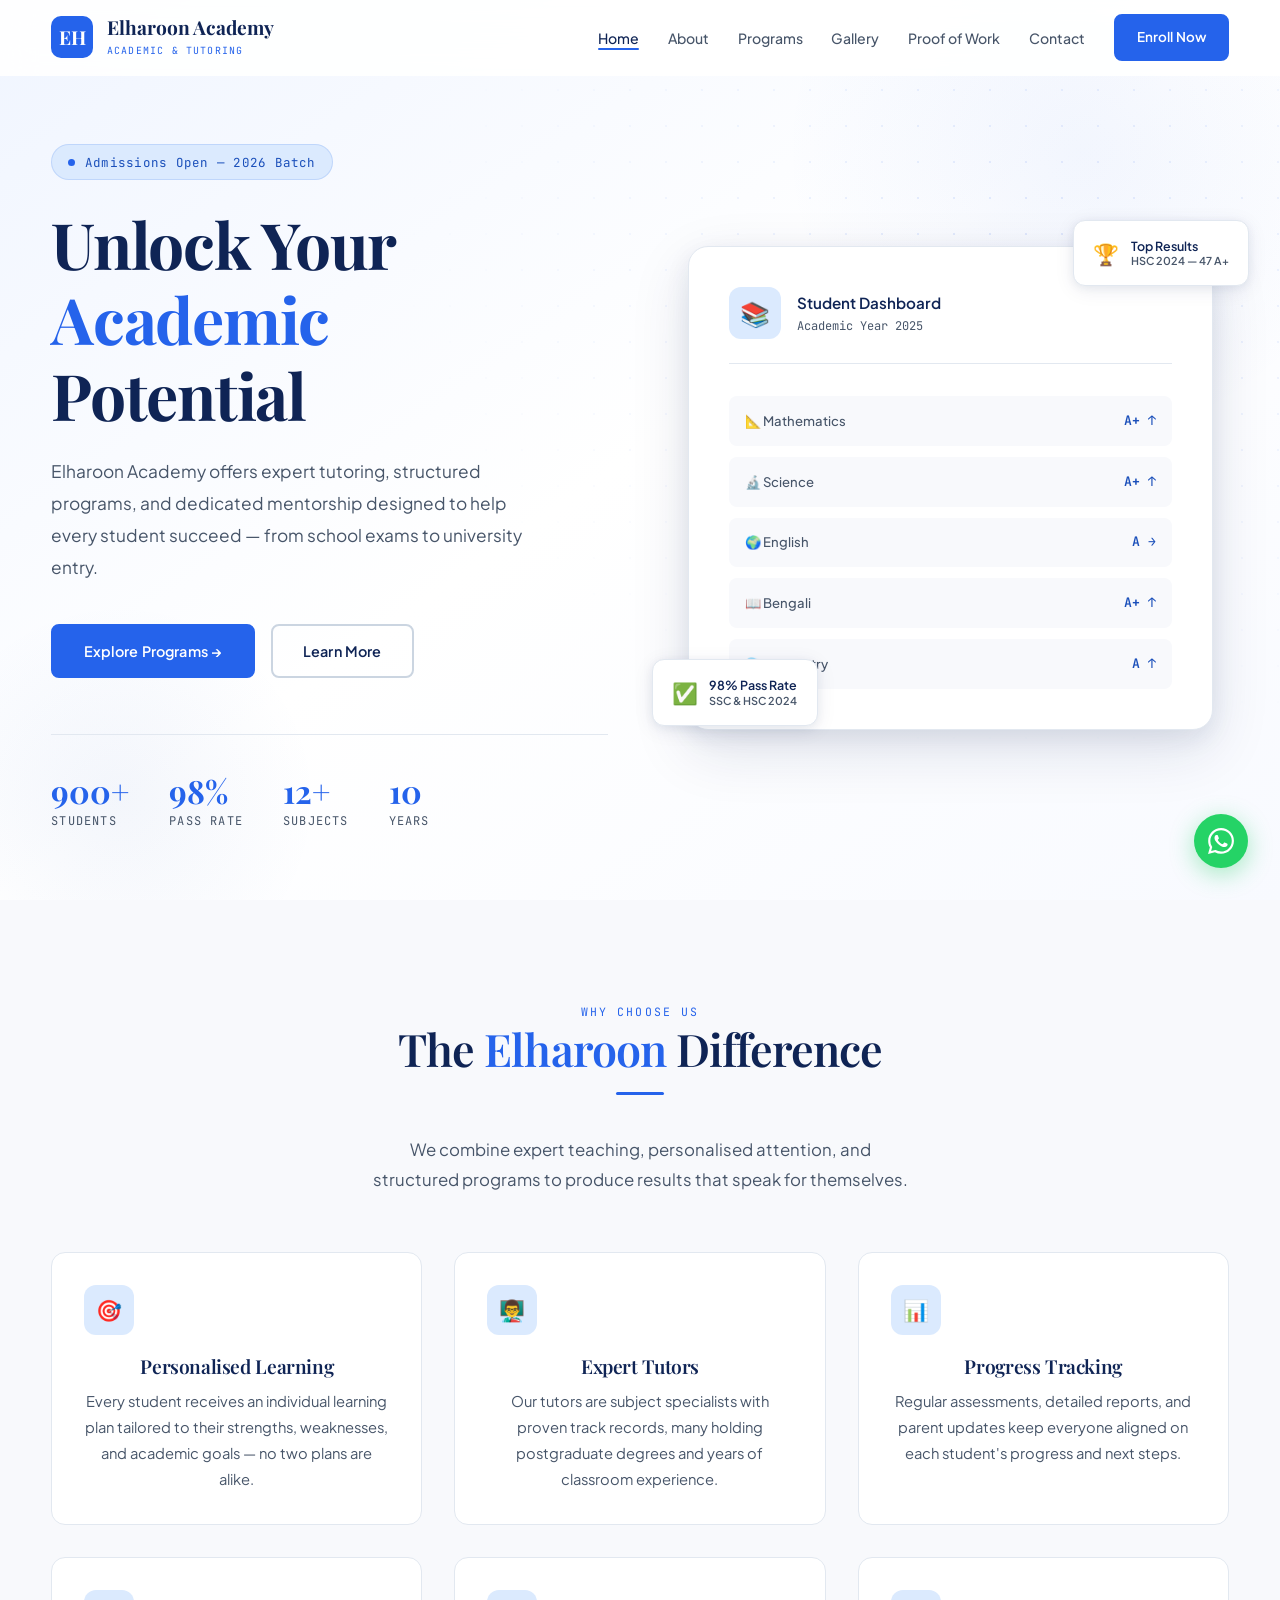
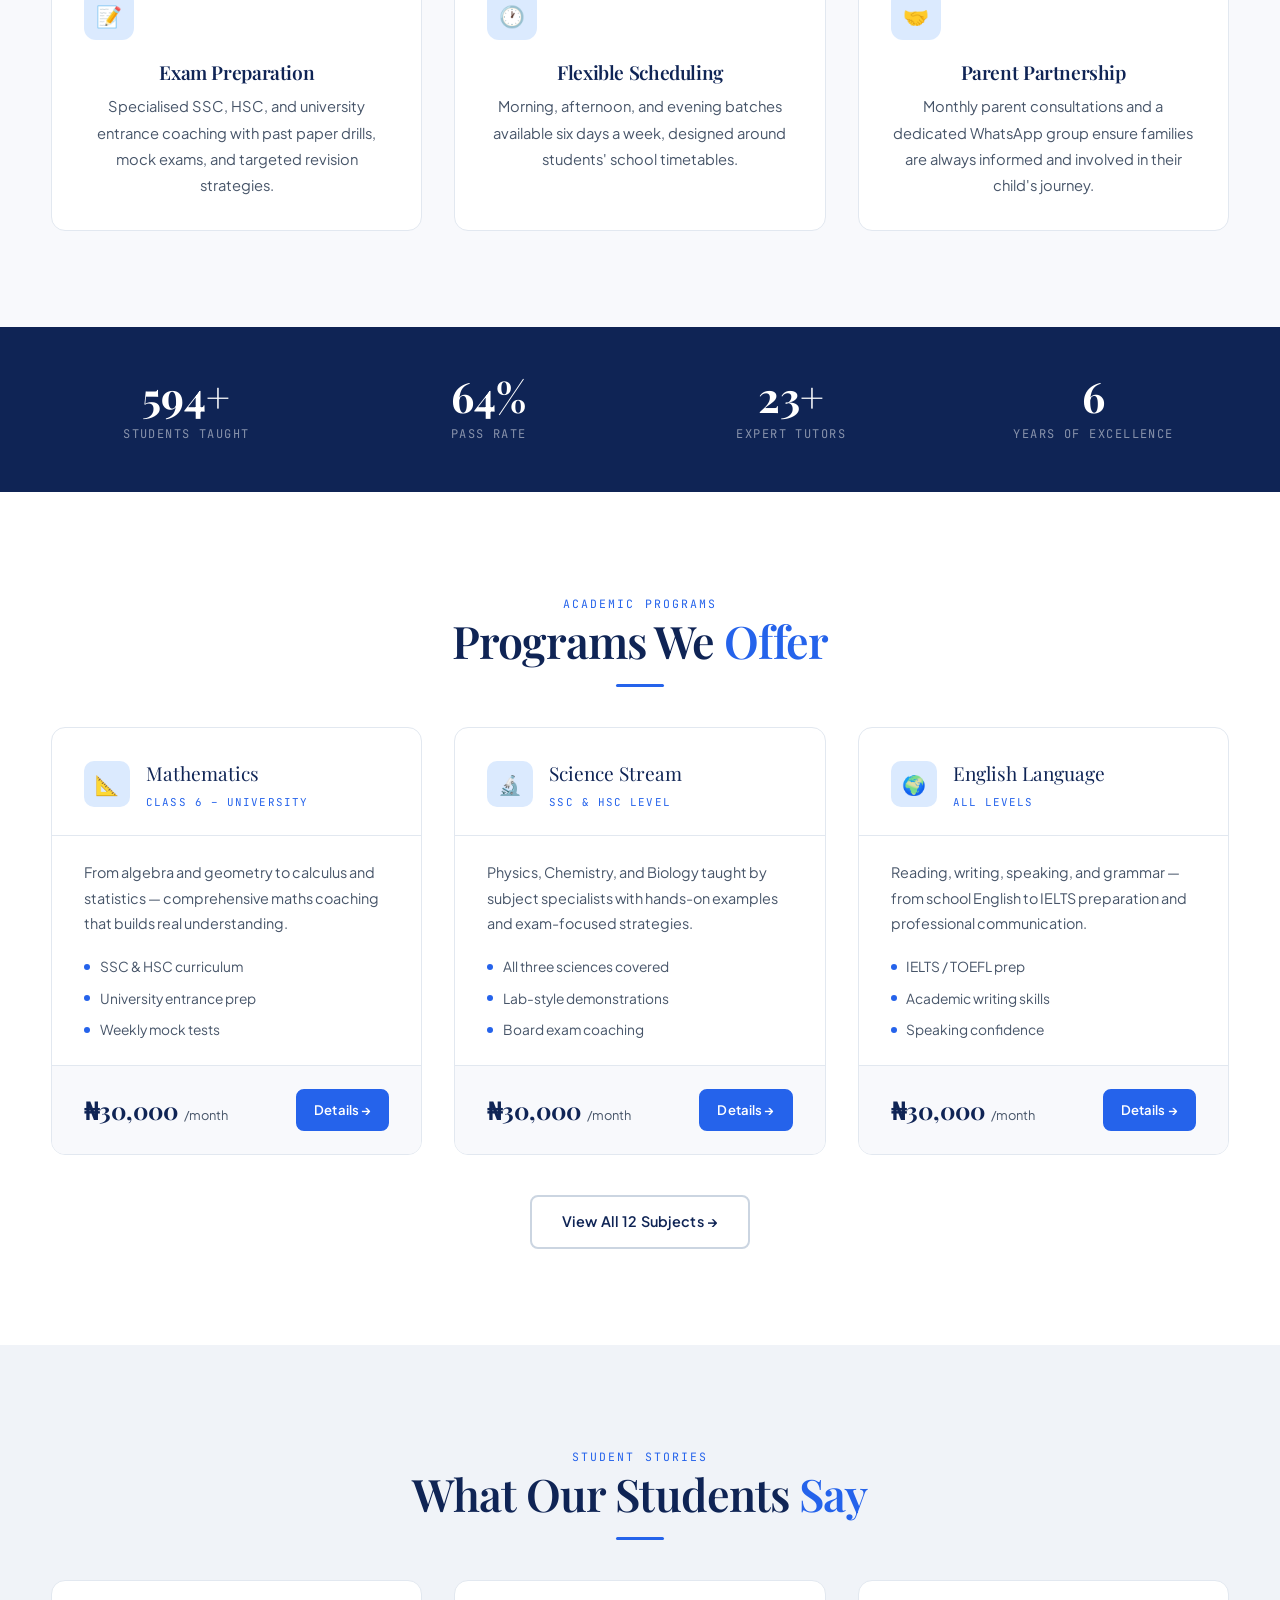
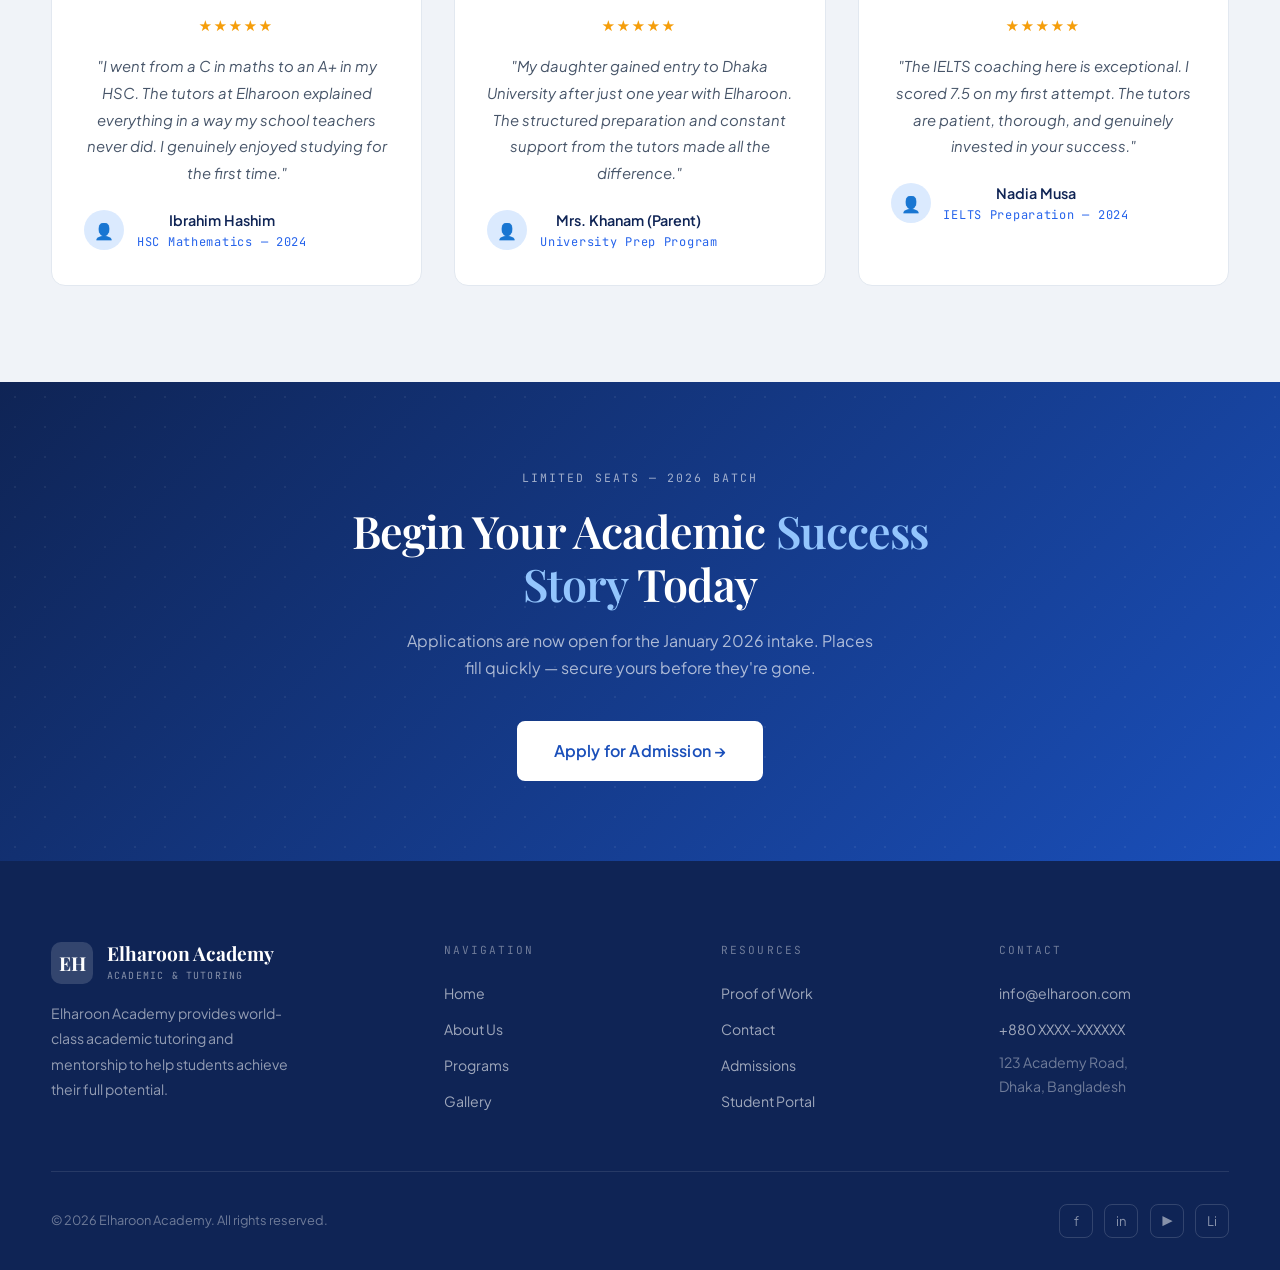
==== commit e976057b: "Update index.html" ====
--- a/index.html
+++ b/index.html
@@ -37,7 +37,7 @@
   <div class="container">
     <div class="hero__inner">
       <div>
-        <div class="hero__badge">Admissions Open — 2025 Batch</div>
+        <div class="hero__badge">Admissions Open — 2026 Batch</div>
         <h1 class="hero__title">Unlock Your<br><span>Academic</span><br>Potential</h1>
         <p class="hero__desc">Elharoon Academy offers expert tutoring, structured programs, and dedicated mentorship designed to help every student succeed — from school exams to university entry.</p>
         <div class="hero__actions">
@@ -148,17 +148,17 @@
       <div class="prog-card reveal">
         <div class="prog-card__top"><div class="prog-card__ico">📐</div><div><div class="prog-card__name">Mathematics</div><div class="prog-card__lvl">Class 6 – University</div></div></div>
         <div class="prog-card__body"><p class="prog-card__desc">From algebra and geometry to calculus and statistics — comprehensive maths coaching that builds real understanding.</p><div class="prog-card__feat"><div class="prog-card__feat-item">SSC &amp; HSC curriculum</div><div class="prog-card__feat-item">University entrance prep</div><div class="prog-card__feat-item">Weekly mock tests</div></div></div>
-        <div class="prog-card__foot"><div class="prog-card__price">৳3,500 <span>/month</span></div><a href="programs.html" class="btn btn-primary" style="padding:.5rem 1rem;font-size:.82rem">Details →</a></div>
+        <div class="prog-card__foot"><div class="prog-card__price">₦30,000 <span>/month</span></div><a href="programs.html" class="btn btn-primary" style="padding:.5rem 1rem;font-size:.82rem">Details →</a></div>
       </div>
       <div class="prog-card reveal">
         <div class="prog-card__top"><div class="prog-card__ico">🔬</div><div><div class="prog-card__name">Science Stream</div><div class="prog-card__lvl">SSC &amp; HSC Level</div></div></div>
         <div class="prog-card__body"><p class="prog-card__desc">Physics, Chemistry, and Biology taught by subject specialists with hands-on examples and exam-focused strategies.</p><div class="prog-card__feat"><div class="prog-card__feat-item">All three sciences covered</div><div class="prog-card__feat-item">Lab-style demonstrations</div><div class="prog-card__feat-item">Board exam coaching</div></div></div>
-        <div class="prog-card__foot"><div class="prog-card__price">৳4,000 <span>/month</span></div><a href="programs.html" class="btn btn-primary" style="padding:.5rem 1rem;font-size:.82rem">Details →</a></div>
+        <div class="prog-card__foot"><div class="prog-card__price">₦30,000 <span>/month</span></div><a href="programs.html" class="btn btn-primary" style="padding:.5rem 1rem;font-size:.82rem">Details →</a></div>
       </div>
       <div class="prog-card reveal">
         <div class="prog-card__top"><div class="prog-card__ico">🌍</div><div><div class="prog-card__name">English Language</div><div class="prog-card__lvl">All Levels</div></div></div>
         <div class="prog-card__body"><p class="prog-card__desc">Reading, writing, speaking, and grammar — from school English to IELTS preparation and professional communication.</p><div class="prog-card__feat"><div class="prog-card__feat-item">IELTS / TOEFL prep</div><div class="prog-card__feat-item">Academic writing skills</div><div class="prog-card__feat-item">Speaking confidence</div></div></div>
-        <div class="prog-card__foot"><div class="prog-card__price">৳3,000 <span>/month</span></div><a href="programs.html" class="btn btn-primary" style="padding:.5rem 1rem;font-size:.82rem">Details →</a></div>
+        <div class="prog-card__foot"><div class="prog-card__price">₦30,000 <span>/month</span></div><a href="programs.html" class="btn btn-primary" style="padding:.5rem 1rem;font-size:.82rem">Details →</a></div>
       </div>
     </div>
     <div class="text-center" style="margin-top:2.5rem">
@@ -177,7 +177,7 @@
       <div class="testi-card reveal">
         <div class="testi-stars">★★★★★</div>
         <p class="testi-text">"I went from a C in maths to an A+ in my HSC. The tutors at Elharoon explained everything in a way my school teachers never did. I genuinely enjoyed studying for the first time."</p>
-        <div class="testi-author"><div class="testi-avatar">👤</div><div><div class="testi-name">Arif Rahman</div><div class="testi-prog">HSC Mathematics — 2024</div></div></div>
+        <div class="testi-author"><div class="testi-avatar">👤</div><div><div class="testi-name">Ibrahim Hashim</div><div class="testi-prog">HSC Mathematics — 2024</div></div></div>
       </div>
       <div class="testi-card reveal">
         <div class="testi-stars">★★★★★</div>
@@ -187,7 +187,7 @@
       <div class="testi-card reveal">
         <div class="testi-stars">★★★★★</div>
         <p class="testi-text">"The IELTS coaching here is exceptional. I scored 7.5 on my first attempt. The tutors are patient, thorough, and genuinely invested in your success."</p>
-        <div class="testi-author"><div class="testi-avatar">👤</div><div><div class="testi-name">Nadia Islam</div><div class="testi-prog">IELTS Preparation — 2024</div></div></div>
+        <div class="testi-author"><div class="testi-avatar">👤</div><div><div class="testi-name">Nadia Musa</div><div class="testi-prog">IELTS Preparation — 2024</div></div></div>
       </div>
     </div>
   </div>
@@ -196,9 +196,9 @@
 <!-- CTA BANNER -->
 <section class="cta-banner">
   <div class="cta-banner__inner container">
-    <p class="eyebrow" style="color:rgba(255,255,255,.6)">Limited Seats — 2025 Batch</p>
+    <p class="eyebrow" style="color:rgba(255,255,255,.6)">Limited Seats — 2026 Batch</p>
     <h2 class="section-title" style="color:#fff;max-width:580px;margin:1rem auto">Begin Your Academic <span style="color:#93c5fd">Success Story</span> Today</h2>
-    <p style="color:rgba(255,255,255,.65);max-width:480px;margin:0 auto 2.5rem;font-size:1rem">Applications are now open for the January 2025 intake. Places fill quickly — secure yours before they're gone.</p>
+    <p style="color:rgba(255,255,255,.65);max-width:480px;margin:0 auto 2.5rem;font-size:1rem">Applications are now open for the January 2026 intake. Places fill quickly — secure yours before they're gone.</p>
     <a href="contact.html" class="btn btn-white" style="font-size:1rem;padding:.9rem 2.2rem">Apply for Admission →</a>
   </div>
 </section>
@@ -214,7 +214,7 @@
       <div><p class="footer__head">Resources</p><ul class="footer__links"><li><a href="proof.html">Proof of Work</a></li><li><a href="contact.html">Contact</a></li><li><a href="contact.html">Admissions</a></li><li><a href="#">Student Portal</a></li></ul></div>
       <div><p class="footer__head">Contact</p><ul class="footer__links"><li><a href="mailto:info@elharoon.com">info@elharoon.com</a></li><li><a href="tel:+880XXXXXXXX">+880 XXXX-XXXXXX</a></li><li style="color:rgba(255,255,255,.4);font-size:.88rem">123 Academy Road,<br>Dhaka, Bangladesh</li></ul></div>
     </div>
-    <div class="footer__bottom"><span>&copy; 2025 Elharoon Academy. All rights reserved.</span><div class="footer__social"><a href="#" class="footer__social-a">f</a><a href="#" class="footer__social-a">in</a><a href="#" class="footer__social-a">&#9654;</a><a href="#" class="footer__social-a">Li</a></div></div>
+    <div class="footer__bottom"><span>&copy; 2026 Elharoon Academy. All rights reserved.</span><div class="footer__social"><a href="#" class="footer__social-a">f</a><a href="#" class="footer__social-a">in</a><a href="#" class="footer__social-a">&#9654;</a><a href="#" class="footer__social-a">Li</a></div></div>
   </div>
 </footer>
 <a href="https://wa.me/880XXXXXXXX" class="wa-btn" target="_blank"><svg viewBox="0 0 24 24"><path d="M17.472 14.382c-.297-.149-1.758-.867-2.03-.967-.273-.099-.471-.148-.67.15-.197.297-.767.966-.94 1.164-.173.199-.347.223-.644.075-.297-.15-1.255-.463-2.39-1.475-.883-.788-1.48-1.761-1.653-2.059-.173-.297-.018-.458.13-.606.134-.133.298-.347.446-.52.149-.174.198-.298.298-.497.099-.198.05-.371-.025-.52-.075-.149-.669-1.612-.916-2.207-.242-.579-.487-.5-.669-.51-.173-.008-.371-.01-.57-.01-.198 0-.52.074-.792.372-.272.297-1.04 1.016-1.04 2.479 0 1.462 1.065 2.875 1.213 3.074.149.198 2.096 3.2 5.077 4.487.709.306 1.262.489 1.694.625.712.227 1.36.195 1.871.118.571-.085 1.758-.719 2.006-1.413.248-.694.248-1.289.173-1.413-.074-.124-.272-.198-.57-.347m-5.421 7.403h-.004a9.87 9.87 0 01-5.031-1.378l-.361-.214-3.741.982.998-3.648-.235-.374a9.86 9.86 0 01-1.51-5.26c.001-5.45 4.436-9.884 9.888-9.884 2.64 0 5.122 1.03 6.988 2.898a9.825 9.825 0 012.893 6.994c-.003 5.45-4.437 9.884-9.885 9.884m8.413-18.297A11.815 11.815 0 0012.05 0C5.495 0 .16 5.335.157 11.892c0 2.096.547 4.142 1.588 5.945L.057 24l6.305-1.654a11.882 11.882 0 005.683 1.448h.005c6.554 0 11.89-5.335 11.893-11.893a11.821 11.821 0 00-3.48-8.413Z"/></svg></a>
